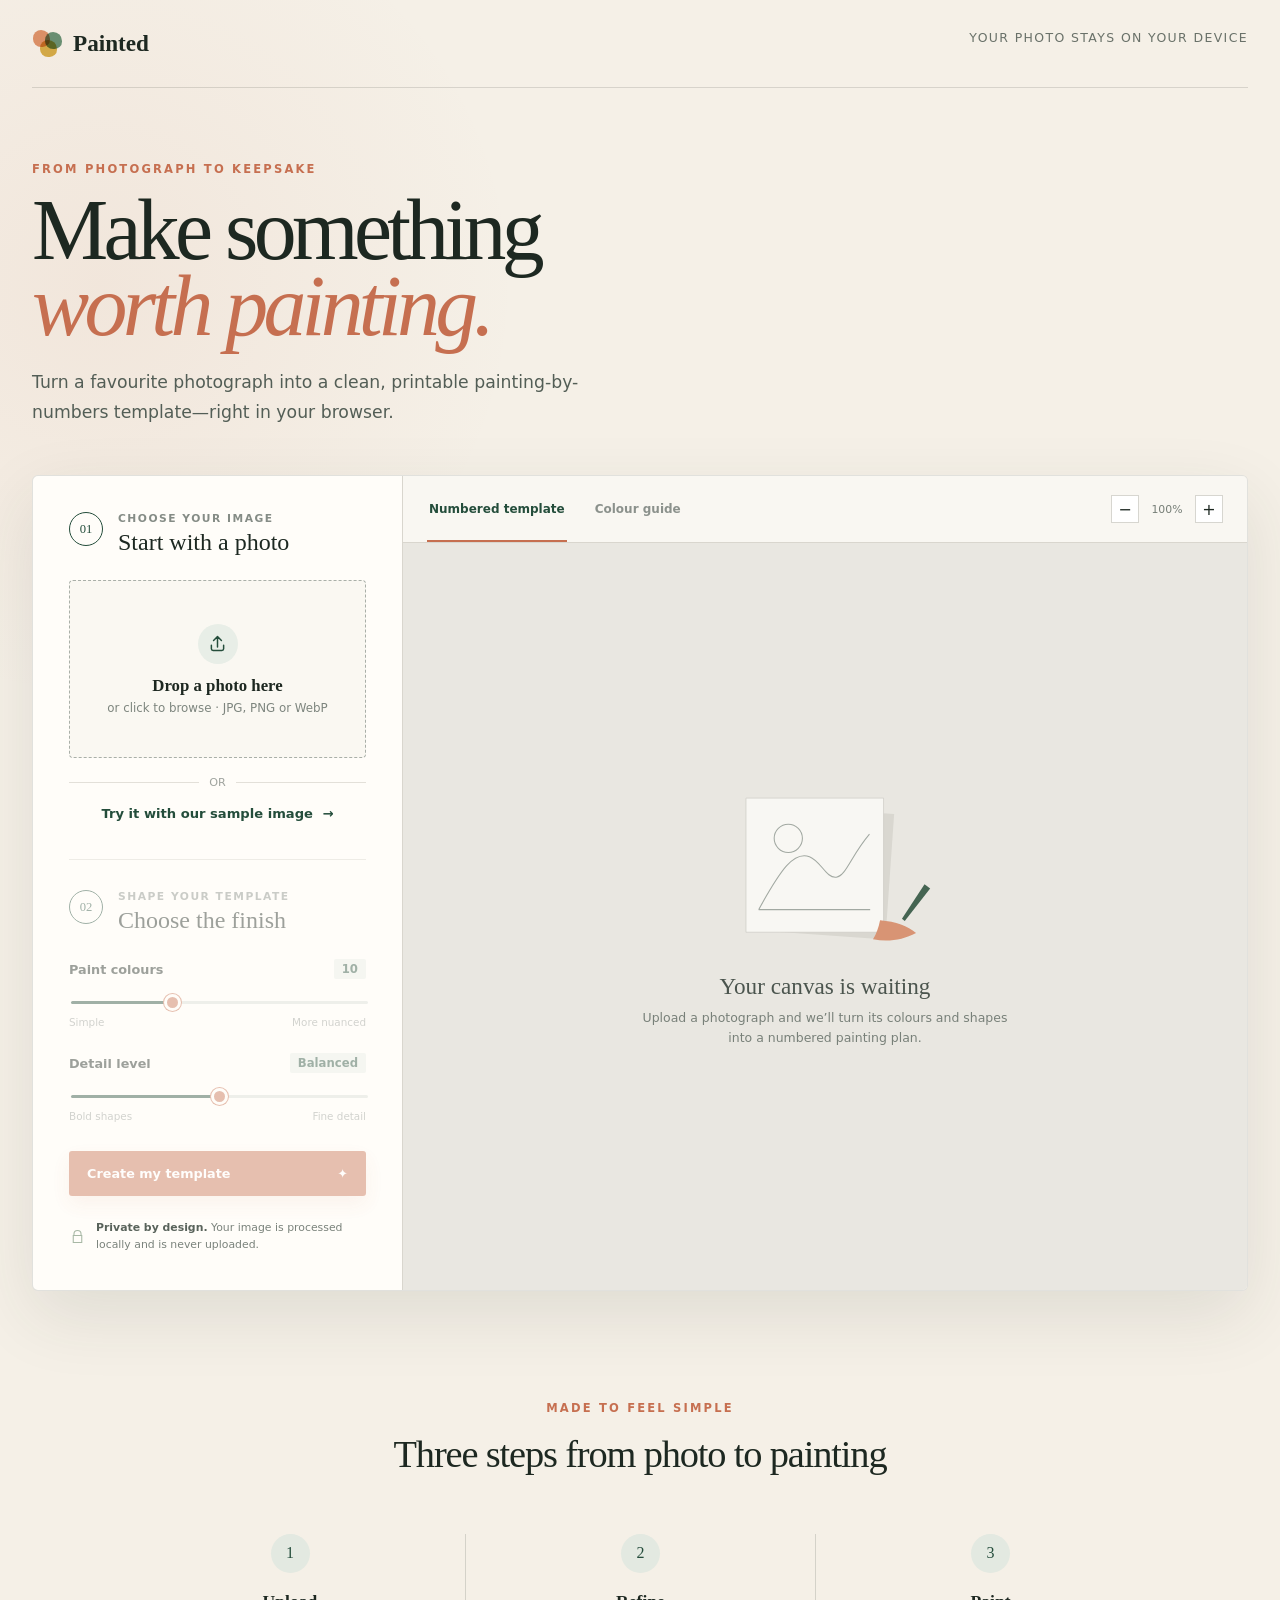
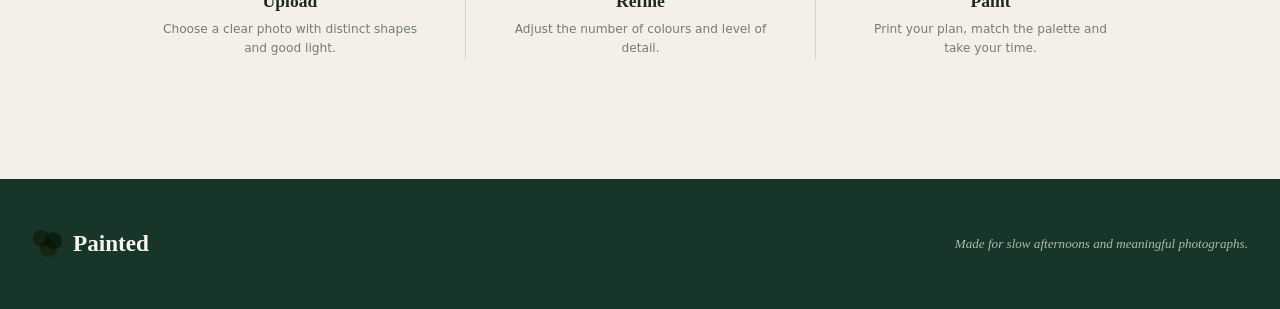
==== index.html @ 857709e5 "Release Painted v0.1.0" ====
<!DOCTYPE html>
<html lang="en">
  <head>
    <meta charset="UTF-8">
    <meta name="viewport" content="width=device-width, initial-scale=1.0">
    <meta
      name="description"
      content="Turn a favourite photograph into a printable painting-by-numbers template in your browser."
    >
    <meta name="theme-color" content="#f4efe5">
    <title>Painted — Make your own painting by numbers</title>
    <link rel="stylesheet" href="styles.css">
  </head>
  <body>
    <header class="site-header">
      <a class="brand" href="#" aria-label="Painted home">
        <span class="brand-mark" aria-hidden="true">
          <span></span><span></span><span></span>
        </span>
        <span>Painted</span>
      </a>
      <p class="header-note">Your photo stays on your device</p>
    </header>

    <main>
      <section class="intro" aria-labelledby="page-title">
        <p class="eyebrow">From photograph to keepsake</p>
        <h1 id="page-title">Make something<br><em>worth painting.</em></h1>
        <p class="intro-copy">
          Turn a favourite photograph into a clean, printable painting-by-numbers
          template—right in your browser.
        </p>
      </section>

      <section class="studio" aria-label="Painting by numbers studio">
        <aside class="controls-panel">
          <div class="step-heading">
            <span class="step-number">01</span>
            <div>
              <p class="step-kicker">Choose your image</p>
              <h2>Start with a photo</h2>
            </div>
          </div>

          <label class="drop-zone" id="drop-zone">
            <input id="file-input" type="file" accept="image/jpeg,image/png,image/webp">
            <span class="upload-icon" aria-hidden="true">
              <svg viewBox="0 0 24 24" role="img">
                <path d="M12 16V4m0 0L7.5 8.5M12 4l4.5 4.5M5 14v4a2 2 0 0 0 2 2h10a2 2 0 0 0 2-2v-4" />
              </svg>
            </span>
            <strong>Drop a photo here</strong>
            <span>or click to browse · JPG, PNG or WebP</span>
          </label>

          <div class="or-row"><span>or</span></div>
          <button class="text-button" id="sample-button" type="button">
            Try it with our sample image <span aria-hidden="true">→</span>
          </button>

          <div class="settings" id="settings" aria-disabled="true">
            <div class="step-heading settings-heading">
              <span class="step-number">02</span>
              <div>
                <p class="step-kicker">Shape your template</p>
                <h2>Choose the finish</h2>
              </div>
            </div>

            <div class="setting-row">
              <label for="colour-count">Paint colours</label>
              <output id="colour-output" for="colour-count">10</output>
            </div>
            <input id="colour-count" type="range" min="6" max="18" value="10" disabled>
            <div class="range-labels"><span>Simple</span><span>More nuanced</span></div>

            <div class="setting-row setting-row-spaced">
              <label for="detail-level">Detail level</label>
              <output id="detail-output" for="detail-level">Balanced</output>
            </div>
            <input id="detail-level" type="range" min="56" max="140" step="14" value="98" disabled>
            <div class="range-labels"><span>Bold shapes</span><span>Fine detail</span></div>

            <button class="primary-button" id="create-button" type="button" disabled>
              <span>Create my template</span>
              <span aria-hidden="true">✦</span>
            </button>
          </div>

          <div class="privacy-note">
            <svg viewBox="0 0 24 24" aria-hidden="true">
              <path d="M7 10V8a5 5 0 0 1 10 0v2m-11 0h12v10H6V10Z" />
            </svg>
            <p><strong>Private by design.</strong> Your image is processed locally and is never uploaded.</p>
          </div>
        </aside>

        <section class="canvas-panel" aria-live="polite">
          <div class="canvas-toolbar">
            <div class="view-tabs" role="tablist" aria-label="Template view">
              <button class="view-tab is-active" id="template-tab" type="button" role="tab" aria-selected="true" disabled>
                Numbered template
              </button>
              <button class="view-tab" id="colour-tab" type="button" role="tab" aria-selected="false" disabled>
                Colour guide
              </button>
            </div>
            <div class="zoom-controls" role="group" aria-label="Preview zoom">
              <button id="zoom-out" type="button" aria-label="Zoom out" disabled>−</button>
              <output id="zoom-output">100%</output>
              <button id="zoom-in" type="button" aria-label="Zoom in" disabled>+</button>
            </div>
          </div>

          <div class="canvas-stage" id="canvas-stage">
            <div class="empty-state" id="empty-state">
              <div class="empty-art" aria-hidden="true">
                <svg viewBox="0 0 340 250">
                  <path class="paper-back" d="M81 36h181v178H81z" />
                  <path class="paper-front" d="M58 20h195v190H58z" />
                  <path class="drawing" d="M76 178c32-58 50-83 72-75 16 6 24 31 38 29 14-2 20-29 47-61m-157 107h158M98 77c0-11 9-20 20-20s20 9 20 20-9 20-20 20-20-9-20-20Z" />
                  <path class="paint-stroke" d="M248 193c23 2 39 8 51 18-19 10-39 13-61 9 5-8 8-17 10-27Z" />
                  <path class="brush" d="m279 191 32-49 8 6-36 46-4-3Z" />
                </svg>
              </div>
              <h2>Your canvas is waiting</h2>
              <p>Upload a photograph and we’ll turn its colours and shapes into a numbered painting plan.</p>
            </div>

            <div class="processing-state" id="processing-state" hidden>
              <div class="spinner" aria-hidden="true"></div>
              <strong>Mixing your palette…</strong>
              <span id="processing-copy">Finding the important colours and shapes</span>
            </div>

            <div class="canvas-scroll" id="canvas-scroll" hidden>
              <canvas id="result-canvas" role="img" aria-label="Generated painting by numbers template"></canvas>
            </div>
          </div>

          <div class="result-footer" id="result-footer" hidden>
            <div class="result-meta">
              <strong id="result-title">Your painting plan</strong>
              <span id="result-stats"></span>
            </div>
            <div class="action-buttons">
              <button class="secondary-button" id="print-button" type="button">Print</button>
              <button class="dark-button" id="download-button" type="button">
                Download PNG
                <svg viewBox="0 0 24 24" aria-hidden="true"><path d="M12 4v11m0 0 4-4m-4 4-4-4M5 19h14" /></svg>
              </button>
            </div>
          </div>
        </section>
      </section>

      <section class="palette-section" id="palette-section" hidden aria-labelledby="palette-title">
        <div>
          <p class="eyebrow">Your colour recipe</p>
          <h2 id="palette-title">Paint palette</h2>
        </div>
        <div class="palette-grid" id="palette-grid"></div>
      </section>

      <section class="how-it-works" aria-labelledby="how-title">
        <p class="eyebrow">Made to feel simple</p>
        <h2 id="how-title">Three steps from photo to painting</h2>
        <ol>
          <li><span>1</span><strong>Upload</strong><p>Choose a clear photo with distinct shapes and good light.</p></li>
          <li><span>2</span><strong>Refine</strong><p>Adjust the number of colours and level of detail.</p></li>
          <li><span>3</span><strong>Paint</strong><p>Print your plan, match the palette and take your time.</p></li>
        </ol>
      </section>
    </main>

    <footer>
      <a class="brand footer-brand" href="#"><span class="brand-mark" aria-hidden="true"><span></span><span></span><span></span></span><span>Painted</span></a>
      <p>Made for slow afternoons and meaningful photographs.</p>
    </footer>

    <script src="app.js"></script>
  </body>
</html>
---- styles.css ----
:root {
  color-scheme: light;
  --ink: #1d2821;
  --muted: #697169;
  --paper: #f5f0e7;
  --card: #fffdf9;
  --forest: #244d3b;
  --forest-dark: #173529;
  --sage: #a8b8a5;
  --terracotta: #c66f50;
  --line: #d9d6ce;
  --shadow: 0 24px 70px rgba(43, 52, 45, 0.11);
}

* { box-sizing: border-box; }

html { scroll-behavior: smooth; }

body {
  margin: 0;
  min-width: 320px;
  background:
    radial-gradient(circle at 8% 15%, rgba(198, 111, 80, 0.08), transparent 26rem),
    var(--paper);
  color: var(--ink);
  font-family: Inter, ui-sans-serif, system-ui, -apple-system, BlinkMacSystemFont, "Segoe UI", sans-serif;
  -webkit-font-smoothing: antialiased;
}

button, input { font: inherit; }
button { color: inherit; }

.site-header {
  width: min(1420px, calc(100% - 64px));
  margin: 0 auto;
  padding: 30px 0;
  display: flex;
  align-items: center;
  justify-content: space-between;
  border-bottom: 1px solid rgba(29, 40, 33, 0.14);
}

.brand {
  display: inline-flex;
  align-items: center;
  gap: 10px;
  color: var(--ink);
  font-family: Georgia, "Times New Roman", serif;
  font-size: 1.45rem;
  font-weight: 700;
  text-decoration: none;
}

.brand-mark { position: relative; width: 31px; height: 27px; display: inline-block; }
.brand-mark span { position: absolute; width: 17px; height: 17px; border-radius: 50% 55% 45% 50%; mix-blend-mode: multiply; }
.brand-mark span:nth-child(1) { background: #e59b73; left: 1px; top: 0; }
.brand-mark span:nth-child(2) { background: #6e9a80; right: 1px; top: 2px; }
.brand-mark span:nth-child(3) { background: #ddb64f; left: 8px; bottom: 0; }

.header-note {
  color: var(--muted);
  font-size: 0.78rem;
  letter-spacing: 0.11em;
  text-transform: uppercase;
}

main { width: min(1420px, calc(100% - 64px)); margin: 0 auto; }

.intro { padding: 74px 0 48px; max-width: 900px; }
.eyebrow {
  margin: 0 0 17px;
  color: var(--terracotta);
  font-size: 0.72rem;
  font-weight: 800;
  letter-spacing: 0.19em;
  text-transform: uppercase;
}

h1, h2, p { margin-top: 0; }
h1 {
  margin-bottom: 24px;
  font-family: Georgia, "Times New Roman", serif;
  font-size: clamp(3.6rem, 6.7vw, 7.6rem);
  line-height: 0.88;
  letter-spacing: -0.055em;
  font-weight: 500;
}

h1 em { color: var(--terracotta); font-weight: 400; }
.intro-copy { max-width: 600px; margin: 0; color: #535e56; font-size: 1.08rem; line-height: 1.7; }

.studio {
  display: grid;
  grid-template-columns: minmax(300px, 370px) minmax(0, 1fr);
  min-height: 690px;
  overflow: hidden;
  background: var(--card);
  border: 1px solid rgba(29, 40, 33, 0.13);
  border-radius: 6px;
  box-shadow: var(--shadow);
}

.controls-panel { padding: 36px; border-right: 1px solid var(--line); }
.step-heading { display: flex; align-items: flex-start; gap: 15px; margin-bottom: 24px; }
.step-number {
  width: 34px; height: 34px; flex: 0 0 34px;
  display: grid; place-items: center;
  border: 1px solid var(--forest);
  border-radius: 50%;
  color: var(--forest);
  font-family: Georgia, serif;
  font-size: 0.79rem;
}
.step-kicker { margin: 0 0 4px; color: #858c86; font-size: 0.67rem; font-weight: 800; letter-spacing: 0.14em; text-transform: uppercase; }
.step-heading h2 { margin: 0; font-family: Georgia, serif; font-size: 1.5rem; font-weight: 500; }

.drop-zone {
  min-height: 178px;
  padding: 28px 20px;
  display: flex;
  flex-direction: column;
  align-items: center;
  justify-content: center;
  border: 1.5px dashed #a9afa8;
  border-radius: 4px;
  background: #faf8f2;
  text-align: center;
  cursor: pointer;
  transition: 160ms ease;
}
.drop-zone:hover, .drop-zone.is-dragging { border-color: var(--terracotta); background: #fff8f3; transform: translateY(-2px); }
.drop-zone.has-image { border-style: solid; border-color: #809483; background: #f3f7f1; }
.drop-zone input { position: absolute; width: 1px; height: 1px; opacity: 0; }
.upload-icon { width: 40px; height: 40px; margin-bottom: 12px; display: grid; place-items: center; border-radius: 50%; background: #e8eee7; color: var(--forest); }
.upload-icon svg { width: 21px; fill: none; stroke: currentColor; stroke-width: 1.7; stroke-linecap: round; stroke-linejoin: round; }
.drop-zone strong { margin-bottom: 5px; font-family: Georgia, serif; font-size: 1.05rem; }
.drop-zone > span:last-child { color: #7d857e; font-size: 0.74rem; }

.or-row { display: flex; align-items: center; gap: 10px; margin: 18px 0 13px; color: #a0a49f; font-size: 0.7rem; text-transform: uppercase; }
.or-row::before, .or-row::after { content: ""; flex: 1; height: 1px; background: #e3e0d9; }
.text-button { width: 100%; padding: 4px; border: 0; background: transparent; color: var(--forest); font-size: 0.82rem; font-weight: 700; cursor: pointer; }
.text-button span { display: inline-block; margin-left: 5px; transition: transform 150ms ease; }
.text-button:hover span { transform: translateX(4px); }

.settings { margin-top: 34px; padding-top: 30px; border-top: 1px solid var(--line); transition: opacity 180ms ease; }
.settings[aria-disabled="true"] { opacity: 0.43; }
.settings-heading { margin-bottom: 25px; }
.setting-row { display: flex; justify-content: space-between; align-items: center; margin-bottom: 10px; }
.setting-row label { font-size: 0.8rem; font-weight: 750; }
.setting-row output { min-width: 30px; padding: 3px 8px; border-radius: 2px; background: #e8eee7; color: var(--forest); text-align: center; font-size: 0.73rem; font-weight: 800; }
.setting-row-spaced { margin-top: 25px; }

input[type="range"] { width: 100%; height: 3px; appearance: none; border-radius: 5px; background: linear-gradient(to right, var(--forest) var(--range-fill, 33%), #d9ddd8 var(--range-fill, 33%)); outline: none; }
input[type="range"]::-webkit-slider-thumb { width: 17px; height: 17px; appearance: none; border: 3px solid var(--card); border-radius: 50%; background: var(--terracotta); box-shadow: 0 0 0 1px var(--terracotta); cursor: pointer; }
input[type="range"]::-moz-range-thumb { width: 12px; height: 12px; border: 3px solid var(--card); border-radius: 50%; background: var(--terracotta); box-shadow: 0 0 0 1px var(--terracotta); cursor: pointer; }
.range-labels { display: flex; justify-content: space-between; margin-top: 8px; color: #969b96; font-size: 0.65rem; }

.primary-button, .dark-button, .secondary-button {
  border-radius: 3px;
  cursor: pointer;
  transition: transform 150ms ease, background 150ms ease, box-shadow 150ms ease;
}
.primary-button {
  width: 100%; margin-top: 29px; padding: 15px 18px;
  display: flex; justify-content: space-between;
  border: 0; background: var(--terracotta); color: #fff;
  font-weight: 800; font-size: 0.8rem;
  box-shadow: 0 8px 20px rgba(198,111,80,.18);
}
.primary-button:hover:not(:disabled) { background: #b86043; transform: translateY(-1px); box-shadow: 0 11px 24px rgba(198,111,80,.25); }
button:disabled { cursor: not-allowed; }
.privacy-note { display: flex; gap: 10px; margin-top: 24px; color: #7a827b; font-size: 0.68rem; line-height: 1.55; }
.privacy-note svg { flex: 0 0 17px; width: 17px; fill: none; stroke: var(--sage); stroke-width: 1.5; }
.privacy-note p { margin: 0; }
.privacy-note strong { color: #59635b; }

.canvas-panel { min-width: 0; display: grid; grid-template-rows: auto 1fr auto; background: #efede7; }
.canvas-toolbar { height: 67px; padding: 0 24px; display: flex; align-items: center; justify-content: space-between; border-bottom: 1px solid var(--line); background: #f9f7f2; }
.view-tabs { display: flex; align-self: stretch; gap: 26px; }
.view-tab { position: relative; padding: 0 2px; border: 0; background: transparent; color: #8b918c; font-size: 0.75rem; font-weight: 750; cursor: pointer; }
.view-tab.is-active { color: var(--forest); }
.view-tab.is-active::after { content: ""; position: absolute; left: 0; right: 0; bottom: 0; height: 2px; background: var(--terracotta); }
.zoom-controls { display: flex; align-items: center; gap: 4px; }
.zoom-controls button { width: 28px; height: 28px; border: 1px solid #d7d6d0; background: #fff; cursor: pointer; }
.zoom-controls output { width: 48px; color: #767e77; text-align: center; font-size: 0.68rem; }

.canvas-stage { position: relative; min-height: 555px; display: grid; place-items: center; overflow: hidden; background-color: #e9e7e1; background-image: radial-gradient(#c9c8c2 0.7px, transparent 0.7px); background-size: 14px 14px; }
.empty-state { width: min(450px, 80%); text-align: center; color: #788079; }
.empty-art { width: 240px; margin: 0 auto 8px; opacity: 0.9; }
.empty-art svg { width: 100%; overflow: visible; }
.paper-back { fill: #d8d6cf; transform: rotate(4deg); transform-origin: center; }
.paper-front { fill: #faf9f5; stroke: #c8c7c0; }
.drawing { fill: none; stroke: #9ba39c; stroke-width: 1.5; }
.paint-stroke { fill: #d78c69; }
.brush { fill: #345743; }
.empty-state h2 { margin-bottom: 8px; color: #4b554e; font-family: Georgia, serif; font-size: 1.45rem; font-weight: 500; }
.empty-state p { max-width: 390px; margin: 0 auto; font-size: 0.78rem; line-height: 1.65; }

.processing-state { position: absolute; z-index: 3; display: flex; flex-direction: column; align-items: center; color: #566058; }
.processing-state[hidden] { display: none; }
.processing-state strong { margin: 16px 0 7px; font-family: Georgia, serif; font-size: 1.25rem; }
.processing-state span { color: #858c86; font-size: 0.75rem; }
.spinner { width: 42px; height: 42px; border: 2px solid rgba(36,77,59,.18); border-top-color: var(--terracotta); border-radius: 50%; animation: spin 800ms linear infinite; }
@keyframes spin { to { transform: rotate(360deg); } }

.canvas-scroll { width: 100%; height: 100%; padding: 42px; overflow: auto; display: flex; align-items: center; justify-content: center; }
.canvas-scroll[hidden] { display: none; }
#result-canvas { max-width: none; background: #fff; box-shadow: 0 14px 42px rgba(31,40,34,.16); transform-origin: center; transition: width 180ms ease; }

.result-footer { min-height: 80px; padding: 14px 24px; display: flex; align-items: center; justify-content: space-between; gap: 20px; border-top: 1px solid var(--line); background: #fffdfa; }
.result-footer[hidden] { display: none; }
.result-meta { display: flex; flex-direction: column; gap: 3px; }
.result-meta strong { font-family: Georgia, serif; font-size: 0.93rem; font-weight: 500; }
.result-meta span { color: #8a918b; font-size: 0.65rem; }
.action-buttons { display: flex; gap: 8px; }
.secondary-button, .dark-button { padding: 10px 15px; font-size: 0.72rem; font-weight: 800; }
.secondary-button { border: 1px solid #cfd2cd; background: #fff; }
.dark-button { display: flex; align-items: center; gap: 9px; border: 1px solid var(--forest); background: var(--forest); color: #fff; }
.dark-button svg { width: 14px; fill: none; stroke: currentColor; stroke-width: 1.7; stroke-linecap: round; stroke-linejoin: round; }
.secondary-button:hover, .dark-button:hover { transform: translateY(-1px); }

.palette-section { margin: 34px 0 0; padding: 36px; display: grid; grid-template-columns: 230px 1fr; gap: 34px; background: #fffdfa; border: 1px solid rgba(29, 40, 33, 0.13); border-radius: 5px; }
.palette-section[hidden] { display: none; }
.palette-section h2, .how-it-works h2 { margin: 0; font-family: Georgia, serif; font-size: clamp(2rem, 3vw, 3rem); font-weight: 500; letter-spacing: -0.03em; }
.palette-grid { display: grid; grid-template-columns: repeat(5, minmax(100px, 1fr)); gap: 10px; }
.swatch-card { min-width: 0; padding: 9px; display: grid; grid-template-columns: 42px 1fr; align-items: center; gap: 9px; border: 1px solid #e3e0d8; border-radius: 3px; }
.swatch-colour { width: 42px; height: 42px; display: grid; place-items: center; border-radius: 2px; color: white; font-family: Georgia, serif; font-size: 0.8rem; text-shadow: 0 1px 3px rgba(0,0,0,.35); }
.swatch-details { min-width: 0; display: flex; flex-direction: column; gap: 3px; }
.swatch-details strong { font-size: 0.67rem; }
.swatch-details code { overflow: hidden; color: #8a908b; font-family: ui-monospace, SFMono-Regular, Menlo, monospace; font-size: 0.6rem; text-overflow: ellipsis; }

.how-it-works { padding: 110px 0 120px; text-align: center; }
.how-it-works > h2 { max-width: 660px; margin: 0 auto 58px; }
.how-it-works ol { max-width: 1050px; margin: 0 auto; padding: 0; display: grid; grid-template-columns: repeat(3, 1fr); list-style: none; }
.how-it-works li { position: relative; padding: 0 45px; display: flex; flex-direction: column; align-items: center; }
.how-it-works li + li { border-left: 1px solid rgba(29,40,33,.15); }
.how-it-works li > span { width: 39px; height: 39px; margin-bottom: 18px; display: grid; place-items: center; border-radius: 50%; background: #e3e9e1; color: var(--forest); font-family: Georgia, serif; }
.how-it-works li strong { margin-bottom: 8px; font-family: Georgia, serif; font-size: 1.1rem; }
.how-it-works li p { margin: 0; color: #747c75; font-size: 0.76rem; line-height: 1.6; }

footer { min-height: 130px; padding: 36px max(32px, calc((100% - 1420px) / 2)); display: flex; align-items: center; justify-content: space-between; background: var(--forest-dark); color: #e9eee9; }
.footer-brand { color: #f7f5ee; }
footer p { margin: 0; color: #aebbb1; font-family: Georgia, serif; font-size: 0.82rem; font-style: italic; }

:focus-visible { outline: 3px solid rgba(198,111,80,.36); outline-offset: 3px; }

@media (max-width: 1050px) {
  .studio { grid-template-columns: 330px minmax(0, 1fr); }
  .controls-panel { padding: 28px; }
  .palette-section { grid-template-columns: 1fr; }
  .palette-grid { grid-template-columns: repeat(4, 1fr); }
}

@media (max-width: 800px) {
  .site-header, main { width: min(100% - 32px, 680px); }
  .site-header { padding: 22px 0; }
  .header-note { display: none; }
  .intro { padding: 52px 0 34px; }
  h1 { font-size: clamp(3.2rem, 15vw, 5.2rem); }
  .studio { display: block; }
  .controls-panel { border-right: 0; border-bottom: 1px solid var(--line); }
  .canvas-stage { min-height: 480px; }
  .palette-grid { grid-template-columns: repeat(2, 1fr); }
  .how-it-works ol { gap: 32px; grid-template-columns: 1fr; }
  .how-it-works li + li { border-left: 0; }
  footer { gap: 20px; flex-direction: column; text-align: center; }
}

@media (max-width: 520px) {
  .controls-panel { padding: 24px 20px; }
  .canvas-toolbar { padding: 0 14px; }
  .view-tabs { gap: 15px; }
  .view-tab { font-size: 0.68rem; }
  .zoom-controls { display: none; }
  .canvas-scroll { padding: 20px; }
  .result-footer { align-items: flex-start; flex-direction: column; }
  .action-buttons { width: 100%; }
  .action-buttons button { flex: 1; justify-content: center; }
  .palette-section { padding: 26px 20px; }
  .palette-grid { grid-template-columns: 1fr; }
  .how-it-works { padding: 80px 0; }
}

@media print {
  body { background: #fff; }
  body > *:not(main), .intro, .controls-panel, .canvas-toolbar, .result-footer, .palette-section, .how-it-works { display: none !important; }
  main, .studio, .canvas-panel, .canvas-stage, .canvas-scroll { width: 100%; height: auto; min-height: 0; margin: 0; padding: 0; display: block; border: 0; box-shadow: none; background: #fff; overflow: visible; }
  #result-canvas { width: 100% !important; max-height: 96vh; object-fit: contain; box-shadow: none; }
}
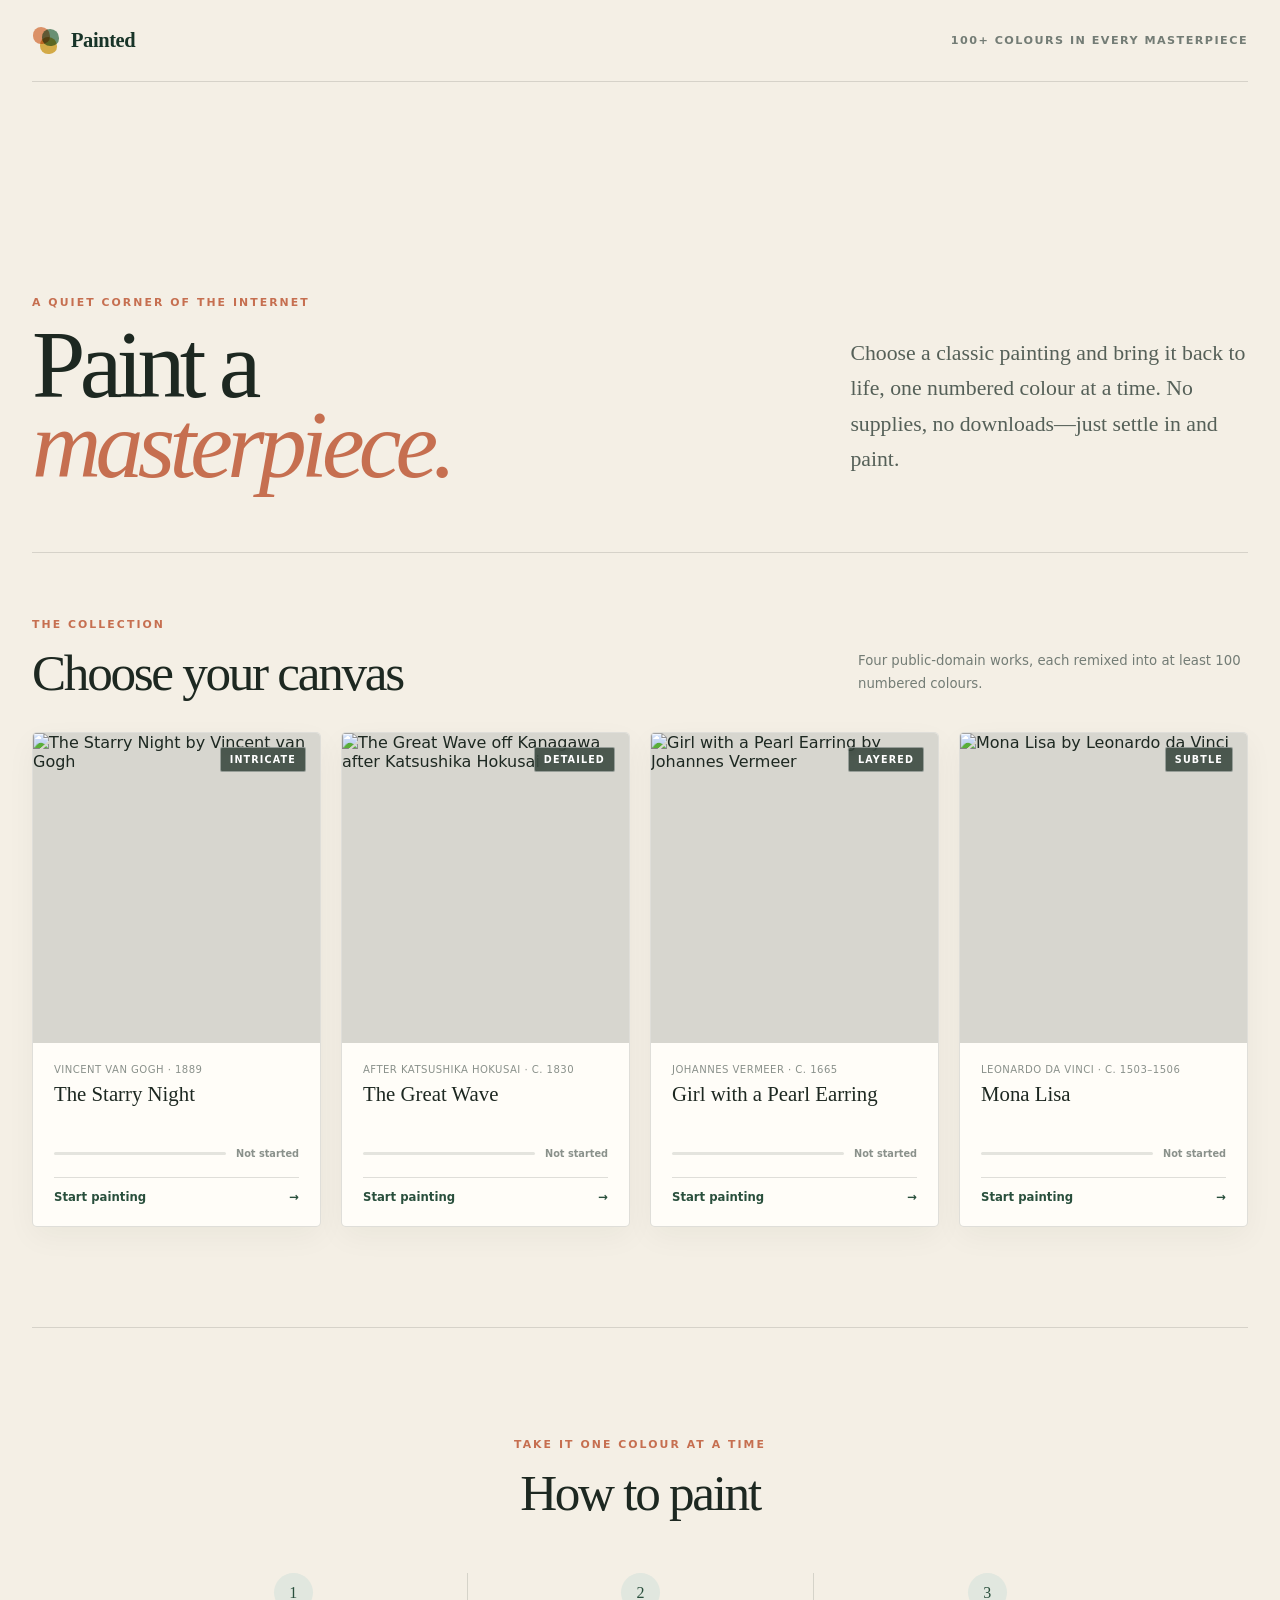
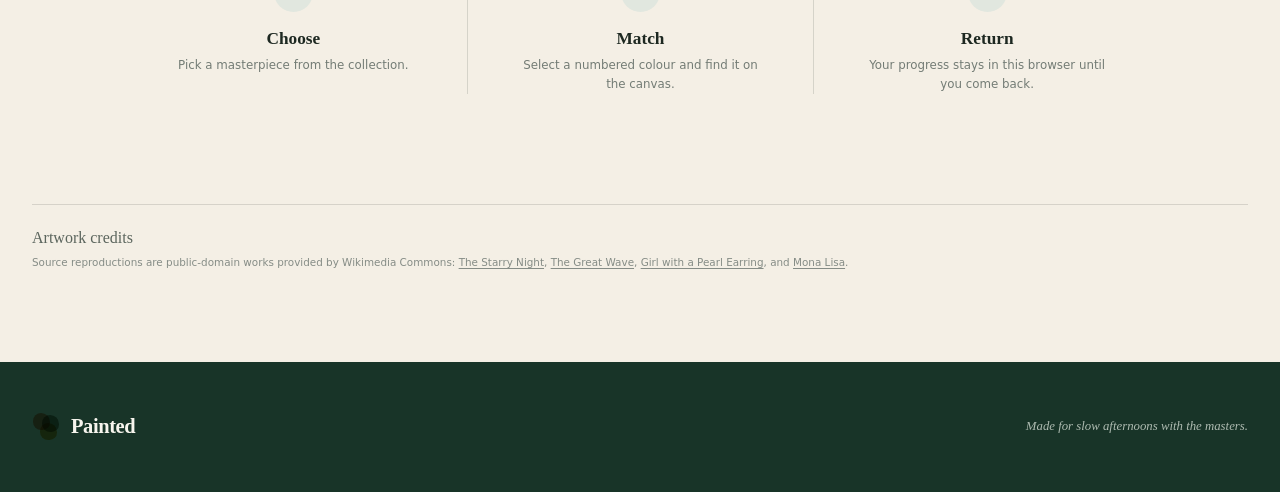
==== commit 934ca378: "Release Painted v0.2.0 interactive classics gallery" ====
--- a/index.html
+++ b/index.html
@@ -5,177 +5,225 @@
     <meta name="viewport" content="width=device-width, initial-scale=1.0">
     <meta
       name="description"
-      content="Turn a favourite photograph into a printable painting-by-numbers template in your browser."
+      content="Paint classic masterpieces online, one numbered colour at a time."
     >
     <meta name="theme-color" content="#f4efe5">
-    <title>Painted — Make your own painting by numbers</title>
+    <title>Painted — Classic paintings, colour by colour</title>
     <link rel="stylesheet" href="styles.css">
   </head>
   <body>
     <header class="site-header">
-      <a class="brand" href="#" aria-label="Painted home">
+      <a class="brand" href="#top" aria-label="Painted home">
         <span class="brand-mark" aria-hidden="true">
           <span></span><span></span><span></span>
         </span>
         <span>Painted</span>
       </a>
-      <p class="header-note">Your photo stays on your device</p>
+      <p class="header-note">100+ colours in every masterpiece</p>
     </header>
 
-    <main>
-      <section class="intro" aria-labelledby="page-title">
-        <p class="eyebrow">From photograph to keepsake</p>
-        <h1 id="page-title">Make something<br><em>worth painting.</em></h1>
-        <p class="intro-copy">
-          Turn a favourite photograph into a clean, printable painting-by-numbers
-          template—right in your browser.
+    <main id="top">
+      <section class="hero" aria-labelledby="page-title">
+        <div>
+          <p class="eyebrow">A quiet corner of the internet</p>
+          <h1 id="page-title">Paint a<br><em>masterpiece.</em></h1>
+        </div>
+        <p class="hero-copy">
+          Choose a classic painting and bring it back to life, one numbered
+          colour at a time. No supplies, no downloads—just settle in and paint.
         </p>
       </section>
 
-      <section class="studio" aria-label="Painting by numbers studio">
-        <aside class="controls-panel">
-          <div class="step-heading">
-            <span class="step-number">01</span>
-            <div>
-              <p class="step-kicker">Choose your image</p>
-              <h2>Start with a photo</h2>
-            </div>
+      <section class="gallery-section" id="gallery" aria-labelledby="gallery-title">
+        <div class="section-heading">
+          <div>
+            <p class="eyebrow">The collection</p>
+            <h2 id="gallery-title">Choose your canvas</h2>
           </div>
-
-          <label class="drop-zone" id="drop-zone">
-            <input id="file-input" type="file" accept="image/jpeg,image/png,image/webp">
-            <span class="upload-icon" aria-hidden="true">
-              <svg viewBox="0 0 24 24" role="img">
-                <path d="M12 16V4m0 0L7.5 8.5M12 4l4.5 4.5M5 14v4a2 2 0 0 0 2 2h10a2 2 0 0 0 2-2v-4" />
-              </svg>
-            </span>
-            <strong>Drop a photo here</strong>
-            <span>or click to browse · JPG, PNG or WebP</span>
-          </label>
-
-          <div class="or-row"><span>or</span></div>
-          <button class="text-button" id="sample-button" type="button">
-            Try it with our sample image <span aria-hidden="true">→</span>
-          </button>
-
-          <div class="settings" id="settings" aria-disabled="true">
-            <div class="step-heading settings-heading">
-              <span class="step-number">02</span>
+          <p>Four public-domain works, each remixed into at least 100 numbered colours.</p>
+        </div>
+
+        <div class="painting-grid" id="painting-grid">
+          <article class="painting-card" data-painting="starry-night">
+            <div class="painting-image-wrap">
+              <img
+                src="https://upload.wikimedia.org/wikipedia/commons/thumb/e/ea/Van_Gogh_-_Starry_Night_-_Google_Art_Project.jpg/960px-Van_Gogh_-_Starry_Night_-_Google_Art_Project.jpg"
+                alt="The Starry Night by Vincent van Gogh"
+              >
+              <span class="difficulty">Intricate</span>
+            </div>
+            <div class="painting-card-copy">
+              <p>Vincent van Gogh · 1889</p>
+              <h3>The Starry Night</h3>
+              <div class="card-progress" aria-label="No progress yet">
+                <span><i></i></span><strong>Not started</strong>
+              </div>
+              <button class="start-button" type="button" data-start="starry-night">
+                Start painting <span aria-hidden="true">→</span>
+              </button>
+            </div>
+          </article>
+
+          <article class="painting-card" data-painting="great-wave">
+            <div class="painting-image-wrap">
+              <img
+                src="https://upload.wikimedia.org/wikipedia/commons/thumb/0/0a/The_Great_Wave_off_Kanagawa.jpg/960px-The_Great_Wave_off_Kanagawa.jpg"
+                alt="The Great Wave off Kanagawa after Katsushika Hokusai"
+              >
+              <span class="difficulty">Detailed</span>
+            </div>
+            <div class="painting-card-copy">
+              <p>After Katsushika Hokusai · c. 1830</p>
+              <h3>The Great Wave</h3>
+              <div class="card-progress" aria-label="No progress yet">
+                <span><i></i></span><strong>Not started</strong>
+              </div>
+              <button class="start-button" type="button" data-start="great-wave">
+                Start painting <span aria-hidden="true">→</span>
+              </button>
+            </div>
+          </article>
+
+          <article class="painting-card" data-painting="pearl-earring">
+            <div class="painting-image-wrap portrait">
+              <img
+                src="https://upload.wikimedia.org/wikipedia/commons/thumb/c/ce/Girl_with_a_Pearl_Earring.jpg/960px-Girl_with_a_Pearl_Earring.jpg"
+                alt="Girl with a Pearl Earring by Johannes Vermeer"
+              >
+              <span class="difficulty">Layered</span>
+            </div>
+            <div class="painting-card-copy">
+              <p>Johannes Vermeer · c. 1665</p>
+              <h3>Girl with a Pearl Earring</h3>
+              <div class="card-progress" aria-label="No progress yet">
+                <span><i></i></span><strong>Not started</strong>
+              </div>
+              <button class="start-button" type="button" data-start="pearl-earring">
+                Start painting <span aria-hidden="true">→</span>
+              </button>
+            </div>
+          </article>
+
+          <article class="painting-card" data-painting="mona-lisa">
+            <div class="painting-image-wrap portrait">
+              <img
+                src="https://upload.wikimedia.org/wikipedia/commons/thumb/e/ec/Mona_Lisa%2C_by_Leonardo_da_Vinci%2C_from_C2RMF_retouched.jpg/960px-Mona_Lisa%2C_by_Leonardo_da_Vinci%2C_from_C2RMF_retouched.jpg"
+                alt="Mona Lisa by Leonardo da Vinci"
+              >
+              <span class="difficulty">Subtle</span>
+            </div>
+            <div class="painting-card-copy">
+              <p>Leonardo da Vinci · c. 1503–1506</p>
+              <h3>Mona Lisa</h3>
+              <div class="card-progress" aria-label="No progress yet">
+                <span><i></i></span><strong>Not started</strong>
+              </div>
+              <button class="start-button" type="button" data-start="mona-lisa">
+                Start painting <span aria-hidden="true">→</span>
+              </button>
+            </div>
+          </article>
+        </div>
+      </section>
+
+      <section class="studio-section" id="studio" hidden aria-labelledby="studio-title">
+        <div class="studio-heading">
+          <button class="back-button" id="back-button" type="button">← Back to collection</button>
+          <div>
+            <p class="eyebrow" id="studio-artist">Vincent van Gogh · 1889</p>
+            <h2 id="studio-title">The Starry Night</h2>
+          </div>
+          <div class="progress-summary">
+            <strong id="progress-count">0 / 120 colours</strong>
+            <div class="progress-track" aria-hidden="true"><span id="progress-fill"></span></div>
+            <small id="progress-percent">0% complete</small>
+          </div>
+        </div>
+
+        <div class="studio-shell">
+          <section class="canvas-panel" aria-label="Interactive painting canvas">
+            <div class="canvas-toolbar">
+              <div class="tool-group">
+                <button id="reference-button" type="button" aria-pressed="false">Show original</button>
+                <button id="hint-button" type="button" aria-pressed="false">Highlight number</button>
+              </div>
+              <div class="zoom-controls" role="group" aria-label="Canvas zoom">
+                <button id="zoom-out" type="button" aria-label="Zoom out">−</button>
+                <output id="zoom-output">100%</output>
+                <button id="zoom-in" type="button" aria-label="Zoom in">+</button>
+              </div>
+            </div>
+
+            <div class="canvas-stage" id="canvas-stage">
+              <div class="loading-state" id="loading-state">
+                <div class="spinner" aria-hidden="true"></div>
+                <strong>Preparing your canvas…</strong>
+                <span id="loading-copy">Studying the colours in the original</span>
+              </div>
+              <div class="canvas-scroll" id="canvas-scroll" hidden>
+                <canvas
+                  id="paint-canvas"
+                  tabindex="0"
+                  role="img"
+                  aria-label="Interactive numbered painting. Select a colour and click a matching numbered area."
+                ></canvas>
+              </div>
+            </div>
+
+            <div class="canvas-footer">
+              <p id="paint-status" role="status" aria-live="polite">
+                Select a numbered colour, then click the same number on the canvas.
+              </p>
+              <button class="reset-button" id="reset-button" type="button">Reset painting</button>
+            </div>
+          </section>
+
+          <aside class="palette-panel" aria-labelledby="palette-title">
+            <div class="palette-heading">
               <div>
-                <p class="step-kicker">Shape your template</p>
-                <h2>Choose the finish</h2>
-              </div>
-            </div>
-
-            <div class="setting-row">
-              <label for="colour-count">Paint colours</label>
-              <output id="colour-output" for="colour-count">10</output>
-            </div>
-            <input id="colour-count" type="range" min="6" max="18" value="10" disabled>
-            <div class="range-labels"><span>Simple</span><span>More nuanced</span></div>
-
-            <div class="setting-row setting-row-spaced">
-              <label for="detail-level">Detail level</label>
-              <output id="detail-output" for="detail-level">Balanced</output>
-            </div>
-            <input id="detail-level" type="range" min="56" max="140" step="14" value="98" disabled>
-            <div class="range-labels"><span>Bold shapes</span><span>Fine detail</span></div>
-
-            <button class="primary-button" id="create-button" type="button" disabled>
-              <span>Create my template</span>
-              <span aria-hidden="true">✦</span>
-            </button>
-          </div>
-
-          <div class="privacy-note">
-            <svg viewBox="0 0 24 24" aria-hidden="true">
-              <path d="M7 10V8a5 5 0 0 1 10 0v2m-11 0h12v10H6V10Z" />
-            </svg>
-            <p><strong>Private by design.</strong> Your image is processed locally and is never uploaded.</p>
-          </div>
-        </aside>
-
-        <section class="canvas-panel" aria-live="polite">
-          <div class="canvas-toolbar">
-            <div class="view-tabs" role="tablist" aria-label="Template view">
-              <button class="view-tab is-active" id="template-tab" type="button" role="tab" aria-selected="true" disabled>
-                Numbered template
-              </button>
-              <button class="view-tab" id="colour-tab" type="button" role="tab" aria-selected="false" disabled>
-                Colour guide
-              </button>
-            </div>
-            <div class="zoom-controls" role="group" aria-label="Preview zoom">
-              <button id="zoom-out" type="button" aria-label="Zoom out" disabled>−</button>
-              <output id="zoom-output">100%</output>
-              <button id="zoom-in" type="button" aria-label="Zoom in" disabled>+</button>
-            </div>
-          </div>
-
-          <div class="canvas-stage" id="canvas-stage">
-            <div class="empty-state" id="empty-state">
-              <div class="empty-art" aria-hidden="true">
-                <svg viewBox="0 0 340 250">
-                  <path class="paper-back" d="M81 36h181v178H81z" />
-                  <path class="paper-front" d="M58 20h195v190H58z" />
-                  <path class="drawing" d="M76 178c32-58 50-83 72-75 16 6 24 31 38 29 14-2 20-29 47-61m-157 107h158M98 77c0-11 9-20 20-20s20 9 20 20-9 20-20 20-20-9-20-20Z" />
-                  <path class="paint-stroke" d="M248 193c23 2 39 8 51 18-19 10-39 13-61 9 5-8 8-17 10-27Z" />
-                  <path class="brush" d="m279 191 32-49 8 6-36 46-4-3Z" />
-                </svg>
-              </div>
-              <h2>Your canvas is waiting</h2>
-              <p>Upload a photograph and we’ll turn its colours and shapes into a numbered painting plan.</p>
-            </div>
-
-            <div class="processing-state" id="processing-state" hidden>
-              <div class="spinner" aria-hidden="true"></div>
-              <strong>Mixing your palette…</strong>
-              <span id="processing-copy">Finding the important colours and shapes</span>
-            </div>
-
-            <div class="canvas-scroll" id="canvas-scroll" hidden>
-              <canvas id="result-canvas" role="img" aria-label="Generated painting by numbers template"></canvas>
-            </div>
-          </div>
-
-          <div class="result-footer" id="result-footer" hidden>
-            <div class="result-meta">
-              <strong id="result-title">Your painting plan</strong>
-              <span id="result-stats"></span>
-            </div>
-            <div class="action-buttons">
-              <button class="secondary-button" id="print-button" type="button">Print</button>
-              <button class="dark-button" id="download-button" type="button">
-                Download PNG
-                <svg viewBox="0 0 24 24" aria-hidden="true"><path d="M12 4v11m0 0 4-4m-4 4-4-4M5 19h14" /></svg>
-              </button>
-            </div>
-          </div>
-        </section>
-      </section>
-
-      <section class="palette-section" id="palette-section" hidden aria-labelledby="palette-title">
-        <div>
-          <p class="eyebrow">Your colour recipe</p>
-          <h2 id="palette-title">Paint palette</h2>
-        </div>
-        <div class="palette-grid" id="palette-grid"></div>
+                <p class="eyebrow">Your paintbox</p>
+                <h3 id="palette-title">Choose a colour</h3>
+              </div>
+              <button id="next-button" type="button">Next unfinished</button>
+            </div>
+            <p class="palette-help">The selected colour has a dark ring. Completed colours receive a tick.</p>
+            <div class="selected-colour" id="selected-colour">
+              <span></span>
+              <div><small>Selected</small><strong>Colour 1</strong></div>
+            </div>
+            <div class="palette-grid" id="palette-grid" aria-label="Numbered colour palette"></div>
+          </aside>
+        </div>
       </section>
 
       <section class="how-it-works" aria-labelledby="how-title">
-        <p class="eyebrow">Made to feel simple</p>
-        <h2 id="how-title">Three steps from photo to painting</h2>
+        <p class="eyebrow">Take it one colour at a time</p>
+        <h2 id="how-title">How to paint</h2>
         <ol>
-          <li><span>1</span><strong>Upload</strong><p>Choose a clear photo with distinct shapes and good light.</p></li>
-          <li><span>2</span><strong>Refine</strong><p>Adjust the number of colours and level of detail.</p></li>
-          <li><span>3</span><strong>Paint</strong><p>Print your plan, match the palette and take your time.</p></li>
+          <li><span>1</span><strong>Choose</strong><p>Pick a masterpiece from the collection.</p></li>
+          <li><span>2</span><strong>Match</strong><p>Select a numbered colour and find it on the canvas.</p></li>
+          <li><span>3</span><strong>Return</strong><p>Your progress stays in this browser until you come back.</p></li>
         </ol>
       </section>
+
+      <section class="credits" aria-labelledby="credits-title">
+        <h2 id="credits-title">Artwork credits</h2>
+        <p>
+          Source reproductions are public-domain works provided by Wikimedia Commons:
+          <a href="https://commons.wikimedia.org/wiki/File:Van_Gogh_-_Starry_Night_-_Google_Art_Project.jpg">The Starry Night</a>,
+          <a href="https://commons.wikimedia.org/wiki/File:The_Great_Wave_off_Kanagawa.jpg">The Great Wave</a>,
+          <a href="https://commons.wikimedia.org/wiki/File:Girl_with_a_Pearl_Earring.jpg">Girl with a Pearl Earring</a>, and
+          <a href="https://commons.wikimedia.org/wiki/File:Mona_Lisa,_by_Leonardo_da_Vinci,_from_C2RMF_retouched.jpg">Mona Lisa</a>.
+        </p>
+      </section>
     </main>
 
     <footer>
-      <a class="brand footer-brand" href="#"><span class="brand-mark" aria-hidden="true"><span></span><span></span><span></span></span><span>Painted</span></a>
-      <p>Made for slow afternoons and meaningful photographs.</p>
+      <a class="brand footer-brand" href="#top">
+        <span class="brand-mark" aria-hidden="true"><span></span><span></span><span></span></span>
+        <span>Painted</span>
+      </a>
+      <p>Made for slow afternoons with the masters.</p>
     </footer>
 
     <script src="app.js"></script>
--- a/styles.css
+++ b/styles.css
@@ -1,15 +1,14 @@
 :root {
-  color-scheme: light;
+  --paper: #f4efe5;
+  --card: #fffdf8;
   --ink: #1d2821;
-  --muted: #697169;
-  --paper: #f5f0e7;
-  --card: #fffdf9;
-  --forest: #244d3b;
-  --forest-dark: #173529;
-  --sage: #a8b8a5;
+  --forest: #294f3c;
+  --forest-dark: #183428;
   --terracotta: #c66f50;
-  --line: #d9d6ce;
-  --shadow: 0 24px 70px rgba(43, 52, 45, 0.11);
+  --sage: #78917d;
+  --muted: #737c75;
+  --line: rgba(29, 40, 33, 0.14);
+  --shadow: 0 24px 62px rgba(33, 43, 36, 0.1);
 }
 
 * { box-sizing: border-box; }
@@ -18,10 +17,7 @@
 
 body {
   margin: 0;
-  min-width: 320px;
-  background:
-    radial-gradient(circle at 8% 15%, rgba(198, 111, 80, 0.08), transparent 26rem),
-    var(--paper);
+  background: var(--paper);
   color: var(--ink);
   font-family: Inter, ui-sans-serif, system-ui, -apple-system, BlinkMacSystemFont, "Segoe UI", sans-serif;
   -webkit-font-smoothing: antialiased;
@@ -29,261 +25,425 @@
 
 button, input { font: inherit; }
 button { color: inherit; }
+a { color: inherit; }
+[hidden] { display: none !important; }
 
 .site-header {
-  width: min(1420px, calc(100% - 64px));
+  width: min(1480px, calc(100% - 64px));
+  min-height: 82px;
   margin: 0 auto;
-  padding: 30px 0;
   display: flex;
   align-items: center;
   justify-content: space-between;
-  border-bottom: 1px solid rgba(29, 40, 33, 0.14);
+  border-bottom: 1px solid var(--line);
 }
 
 .brand {
   display: inline-flex;
   align-items: center;
-  gap: 10px;
-  color: var(--ink);
+  gap: 11px;
+  color: var(--forest-dark);
   font-family: Georgia, "Times New Roman", serif;
-  font-size: 1.45rem;
+  font-size: 1.28rem;
   font-weight: 700;
+  letter-spacing: -0.02em;
   text-decoration: none;
 }
 
-.brand-mark { position: relative; width: 31px; height: 27px; display: inline-block; }
+.brand-mark { position: relative; width: 28px; height: 27px; display: inline-block; }
 .brand-mark span { position: absolute; width: 17px; height: 17px; border-radius: 50% 55% 45% 50%; mix-blend-mode: multiply; }
-.brand-mark span:nth-child(1) { background: #e59b73; left: 1px; top: 0; }
-.brand-mark span:nth-child(2) { background: #6e9a80; right: 1px; top: 2px; }
-.brand-mark span:nth-child(3) { background: #ddb64f; left: 8px; bottom: 0; }
+.brand-mark span:nth-child(1) { top: 0; left: 1px; background: #e59b73; }
+.brand-mark span:nth-child(2) { top: 2px; right: 1px; background: #6e9a80; }
+.brand-mark span:nth-child(3) { bottom: 0; left: 8px; background: #ddb64f; }
 
 .header-note {
+  margin: 0;
   color: var(--muted);
-  font-size: 0.78rem;
-  letter-spacing: 0.11em;
+  font-size: 0.7rem;
+  font-weight: 700;
+  letter-spacing: 0.13em;
   text-transform: uppercase;
 }
 
-main { width: min(1420px, calc(100% - 64px)); margin: 0 auto; }
-
-.intro { padding: 74px 0 48px; max-width: 900px; }
+main { width: min(1480px, calc(100% - 64px)); margin: 0 auto; }
+
+.hero {
+  min-height: 470px;
+  padding: 76px 0 66px;
+  display: grid;
+  grid-template-columns: minmax(520px, 1.3fr) minmax(280px, 0.7fr);
+  align-items: end;
+  gap: 80px;
+}
+
 .eyebrow {
-  margin: 0 0 17px;
+  margin: 0 0 16px;
   color: var(--terracotta);
+  font-size: 0.68rem;
+  font-weight: 850;
+  letter-spacing: 0.19em;
+  text-transform: uppercase;
+}
+
+h1, h2, h3, p { margin-top: 0; }
+
+h1 {
+  margin: 0;
+  font-family: Georgia, "Times New Roman", serif;
+  font-size: clamp(4.2rem, 7.5vw, 8.5rem);
+  font-weight: 500;
+  letter-spacing: -0.06em;
+  line-height: 0.84;
+}
+
+h1 em { color: var(--terracotta); font-weight: 400; }
+
+.hero-copy {
+  max-width: 510px;
+  margin: 0 0 9px;
+  color: #556058;
+  font-family: Georgia, "Times New Roman", serif;
+  font-size: clamp(1.15rem, 1.7vw, 1.55rem);
+  line-height: 1.62;
+}
+
+.gallery-section { padding: 65px 0 100px; border-top: 1px solid var(--line); }
+
+.section-heading {
+  margin-bottom: 34px;
+  display: flex;
+  align-items: end;
+  justify-content: space-between;
+  gap: 40px;
+}
+
+.section-heading h2, .studio-heading h2, .how-it-works h2 {
+  margin: 0;
+  font-family: Georgia, "Times New Roman", serif;
+  font-size: clamp(2.4rem, 4vw, 4.25rem);
+  font-weight: 500;
+  letter-spacing: -0.045em;
+  line-height: 1;
+}
+
+.section-heading > p {
+  max-width: 390px;
+  margin: 0 0 3px;
+  color: var(--muted);
+  font-size: 0.83rem;
+  line-height: 1.7;
+}
+
+.painting-grid { display: grid; grid-template-columns: repeat(4, minmax(0, 1fr)); gap: 20px; }
+
+.painting-card {
+  min-width: 0;
+  overflow: hidden;
+  background: var(--card);
+  border: 1px solid var(--line);
+  border-radius: 5px;
+  box-shadow: 0 10px 30px rgba(31, 41, 34, 0.045);
+  transition: transform 180ms ease, box-shadow 180ms ease;
+}
+
+.painting-card:hover { transform: translateY(-5px); box-shadow: 0 19px 42px rgba(31, 41, 34, 0.11); }
+
+.painting-image-wrap { position: relative; height: 310px; overflow: hidden; background: #d7d6cf; }
+.painting-image-wrap img { width: 100%; height: 100%; display: block; object-fit: cover; transition: transform 450ms ease; }
+.painting-card:hover img { transform: scale(1.025); }
+.painting-image-wrap.portrait img { object-position: center 28%; }
+
+.difficulty {
+  position: absolute;
+  top: 14px;
+  right: 14px;
+  padding: 6px 9px;
+  border: 1px solid rgba(255, 255, 255, 0.42);
+  border-radius: 2px;
+  background: rgba(22, 39, 30, 0.72);
+  color: #fff;
+  font-size: 0.6rem;
+  font-weight: 750;
+  letter-spacing: 0.12em;
+  text-transform: uppercase;
+  backdrop-filter: blur(5px);
+}
+
+.painting-card-copy { padding: 21px 21px 20px; }
+.painting-card-copy > p { margin: 0 0 6px; color: #8a918b; font-size: 0.63rem; letter-spacing: 0.045em; text-transform: uppercase; }
+.painting-card-copy h3 { min-height: 49px; margin: 0 0 18px; font-family: Georgia, "Times New Roman", serif; font-size: 1.3rem; font-weight: 500; line-height: 1.22; }
+
+.card-progress { margin-bottom: 18px; display: grid; grid-template-columns: 1fr auto; align-items: center; gap: 10px; }
+.card-progress > span { height: 3px; overflow: hidden; border-radius: 3px; background: #e4e4de; }
+.card-progress i { width: 0; height: 100%; display: block; background: var(--terracotta); transition: width 220ms ease; }
+.card-progress strong { color: #8a918b; font-size: 0.61rem; font-weight: 750; }
+
+.start-button {
+  width: 100%;
+  padding: 12px 0 2px;
+  display: flex;
+  justify-content: space-between;
+  border: 0;
+  border-top: 1px solid var(--line);
+  background: transparent;
+  color: var(--forest);
+  font-size: 0.73rem;
+  font-weight: 800;
+  cursor: pointer;
+}
+
+.start-button span { transition: transform 160ms ease; }
+.start-button:hover span { transform: translateX(4px); }
+
+.studio-section { padding: 42px 0 110px; scroll-margin-top: 18px; }
+
+.studio-heading {
+  margin-bottom: 25px;
+  display: grid;
+  grid-template-columns: 190px 1fr 220px;
+  align-items: end;
+  gap: 28px;
+}
+
+.studio-heading h2 { font-size: clamp(2.4rem, 4vw, 4rem); }
+
+.back-button {
+  align-self: center;
+  justify-self: start;
+  padding: 9px 0;
+  border: 0;
+  background: transparent;
+  color: var(--forest);
   font-size: 0.72rem;
   font-weight: 800;
-  letter-spacing: 0.19em;
-  text-transform: uppercase;
-}
-
-h1, h2, p { margin-top: 0; }
-h1 {
-  margin-bottom: 24px;
-  font-family: Georgia, "Times New Roman", serif;
-  font-size: clamp(3.6rem, 6.7vw, 7.6rem);
-  line-height: 0.88;
-  letter-spacing: -0.055em;
-  font-weight: 500;
-}
-
-h1 em { color: var(--terracotta); font-weight: 400; }
-.intro-copy { max-width: 600px; margin: 0; color: #535e56; font-size: 1.08rem; line-height: 1.7; }
-
-.studio {
-  display: grid;
-  grid-template-columns: minmax(300px, 370px) minmax(0, 1fr);
-  min-height: 690px;
+  cursor: pointer;
+}
+
+.progress-summary { justify-self: stretch; }
+.progress-summary strong { display: block; margin-bottom: 8px; font-family: Georgia, serif; font-size: 0.9rem; font-weight: 500; }
+.progress-summary small { margin-top: 6px; display: block; color: var(--muted); font-size: 0.63rem; }
+.progress-track { width: 100%; height: 5px; overflow: hidden; border-radius: 6px; background: rgba(42, 78, 59, 0.12); }
+.progress-track span { width: 0; height: 100%; display: block; background: var(--terracotta); transition: width 260ms ease; }
+
+.studio-shell {
+  min-height: 760px;
+  display: grid;
+  grid-template-columns: minmax(0, 1fr) 350px;
   overflow: hidden;
+  border: 1px solid var(--line);
+  border-radius: 6px;
   background: var(--card);
-  border: 1px solid rgba(29, 40, 33, 0.13);
-  border-radius: 6px;
   box-shadow: var(--shadow);
 }
 
-.controls-panel { padding: 36px; border-right: 1px solid var(--line); }
-.step-heading { display: flex; align-items: flex-start; gap: 15px; margin-bottom: 24px; }
-.step-number {
-  width: 34px; height: 34px; flex: 0 0 34px;
-  display: grid; place-items: center;
-  border: 1px solid var(--forest);
+.canvas-panel { min-width: 0; display: grid; grid-template-rows: auto 1fr auto; background: #edeae2; }
+
+.canvas-toolbar {
+  min-height: 64px;
+  padding: 12px 20px;
+  display: flex;
+  align-items: center;
+  justify-content: space-between;
+  gap: 20px;
+  border-bottom: 1px solid var(--line);
+  background: #faf8f3;
+}
+
+.tool-group { display: flex; gap: 8px; }
+.tool-group button, .zoom-controls button, #next-button {
+  border: 1px solid #d3d5d0;
+  background: #fff;
+  font-size: 0.68rem;
+  font-weight: 750;
+  cursor: pointer;
+}
+
+.tool-group button { padding: 9px 12px; border-radius: 3px; }
+.tool-group button[aria-pressed="true"] { border-color: var(--forest); background: var(--forest); color: #fff; }
+
+.zoom-controls { display: flex; align-items: center; gap: 4px; }
+.zoom-controls button { width: 29px; height: 29px; padding: 0; }
+.zoom-controls output { width: 52px; color: var(--muted); text-align: center; font-size: 0.66rem; }
+
+.canvas-stage {
+  position: relative;
+  min-height: 610px;
+  display: grid;
+  place-items: center;
+  overflow: hidden;
+  background-color: #e7e4dc;
+  background-image: radial-gradient(#c6c5bf 0.7px, transparent 0.7px);
+  background-size: 14px 14px;
+}
+
+.loading-state { display: flex; flex-direction: column; align-items: center; color: #566058; }
+.loading-state strong { margin: 16px 0 7px; font-family: Georgia, serif; font-size: 1.2rem; font-weight: 500; }
+.loading-state span { color: #858c86; font-size: 0.72rem; }
+
+.spinner { width: 43px; height: 43px; border: 2px solid rgba(36, 77, 59, 0.17); border-top-color: var(--terracotta); border-radius: 50%; animation: spin 800ms linear infinite; }
+@keyframes spin { to { transform: rotate(360deg); } }
+
+.canvas-scroll { width: 100%; height: 100%; padding: 38px; overflow: auto; display: flex; align-items: center; justify-content: center; }
+#paint-canvas { max-width: none; display: block; background: #fffefa; box-shadow: 0 15px 46px rgba(31, 40, 34, 0.2); cursor: crosshair; transform-origin: center; transition: width 160ms ease, filter 140ms ease; }
+#paint-canvas.is-wrong { animation: nudge 230ms ease; filter: sepia(0.35); }
+@keyframes nudge { 33% { transform: translateX(-4px); } 66% { transform: translateX(4px); } }
+
+.canvas-footer {
+  min-height: 72px;
+  padding: 14px 20px;
+  display: flex;
+  align-items: center;
+  justify-content: space-between;
+  gap: 20px;
+  border-top: 1px solid var(--line);
+  background: #fffdfa;
+}
+
+.canvas-footer p { margin: 0; color: #667068; font-size: 0.72rem; line-height: 1.5; }
+.canvas-footer p.is-success { color: var(--forest); font-weight: 750; }
+.canvas-footer p.is-error { color: #a64f39; }
+
+.reset-button {
+  flex: 0 0 auto;
+  padding: 8px 0;
+  border: 0;
+  border-bottom: 1px solid #bdc0bb;
+  background: transparent;
+  color: #7b817c;
+  font-size: 0.65rem;
+  cursor: pointer;
+}
+
+.palette-panel { min-width: 0; padding: 25px 22px; border-left: 1px solid var(--line); background: #fffdfa; }
+.palette-heading { display: flex; align-items: end; justify-content: space-between; gap: 12px; }
+.palette-heading h3 { margin: 0; font-family: Georgia, serif; font-size: 1.45rem; font-weight: 500; }
+#next-button { padding: 7px 8px; border-radius: 3px; white-space: nowrap; }
+.palette-help { margin: 10px 0 15px; color: #888f89; font-size: 0.64rem; line-height: 1.5; }
+
+.selected-colour {
+  margin-bottom: 14px;
+  padding: 10px;
+  display: flex;
+  align-items: center;
+  gap: 11px;
+  border: 1px solid var(--line);
+  border-radius: 4px;
+  background: #f7f4ed;
+}
+
+.selected-colour > span { width: 38px; height: 38px; flex: 0 0 38px; border: 1px solid rgba(0, 0, 0, 0.12); border-radius: 50%; background: #333; box-shadow: inset 0 0 0 3px rgba(255, 255, 255, 0.35); }
+.selected-colour div { display: flex; flex-direction: column; gap: 2px; }
+.selected-colour small { color: #899089; font-size: 0.58rem; letter-spacing: 0.08em; text-transform: uppercase; }
+.selected-colour strong { font-family: Georgia, serif; font-size: 0.9rem; font-weight: 500; }
+
+.palette-grid {
+  max-height: 575px;
+  padding: 3px 5px 10px 3px;
+  display: grid;
+  grid-template-columns: repeat(6, 1fr);
+  gap: 7px;
+  overflow-y: auto;
+  scrollbar-color: #b9beb9 transparent;
+  scrollbar-width: thin;
+}
+
+.palette-swatch {
+  position: relative;
+  aspect-ratio: 1;
+  min-width: 0;
+  display: grid;
+  place-items: center;
+  border: 2px solid transparent;
   border-radius: 50%;
-  color: var(--forest);
+  background: var(--swatch);
+  color: var(--number-colour, #fff);
   font-family: Georgia, serif;
-  font-size: 0.79rem;
-}
-.step-kicker { margin: 0 0 4px; color: #858c86; font-size: 0.67rem; font-weight: 800; letter-spacing: 0.14em; text-transform: uppercase; }
-.step-heading h2 { margin: 0; font-family: Georgia, serif; font-size: 1.5rem; font-weight: 500; }
-
-.drop-zone {
-  min-height: 178px;
-  padding: 28px 20px;
-  display: flex;
-  flex-direction: column;
-  align-items: center;
-  justify-content: center;
-  border: 1.5px dashed #a9afa8;
-  border-radius: 4px;
-  background: #faf8f2;
-  text-align: center;
+  font-size: 0.66rem;
+  font-weight: 700;
+  text-shadow: var(--number-shadow, 0 1px 2px rgba(0, 0, 0, 0.55));
   cursor: pointer;
-  transition: 160ms ease;
-}
-.drop-zone:hover, .drop-zone.is-dragging { border-color: var(--terracotta); background: #fff8f3; transform: translateY(-2px); }
-.drop-zone.has-image { border-style: solid; border-color: #809483; background: #f3f7f1; }
-.drop-zone input { position: absolute; width: 1px; height: 1px; opacity: 0; }
-.upload-icon { width: 40px; height: 40px; margin-bottom: 12px; display: grid; place-items: center; border-radius: 50%; background: #e8eee7; color: var(--forest); }
-.upload-icon svg { width: 21px; fill: none; stroke: currentColor; stroke-width: 1.7; stroke-linecap: round; stroke-linejoin: round; }
-.drop-zone strong { margin-bottom: 5px; font-family: Georgia, serif; font-size: 1.05rem; }
-.drop-zone > span:last-child { color: #7d857e; font-size: 0.74rem; }
-
-.or-row { display: flex; align-items: center; gap: 10px; margin: 18px 0 13px; color: #a0a49f; font-size: 0.7rem; text-transform: uppercase; }
-.or-row::before, .or-row::after { content: ""; flex: 1; height: 1px; background: #e3e0d9; }
-.text-button { width: 100%; padding: 4px; border: 0; background: transparent; color: var(--forest); font-size: 0.82rem; font-weight: 700; cursor: pointer; }
-.text-button span { display: inline-block; margin-left: 5px; transition: transform 150ms ease; }
-.text-button:hover span { transform: translateX(4px); }
-
-.settings { margin-top: 34px; padding-top: 30px; border-top: 1px solid var(--line); transition: opacity 180ms ease; }
-.settings[aria-disabled="true"] { opacity: 0.43; }
-.settings-heading { margin-bottom: 25px; }
-.setting-row { display: flex; justify-content: space-between; align-items: center; margin-bottom: 10px; }
-.setting-row label { font-size: 0.8rem; font-weight: 750; }
-.setting-row output { min-width: 30px; padding: 3px 8px; border-radius: 2px; background: #e8eee7; color: var(--forest); text-align: center; font-size: 0.73rem; font-weight: 800; }
-.setting-row-spaced { margin-top: 25px; }
-
-input[type="range"] { width: 100%; height: 3px; appearance: none; border-radius: 5px; background: linear-gradient(to right, var(--forest) var(--range-fill, 33%), #d9ddd8 var(--range-fill, 33%)); outline: none; }
-input[type="range"]::-webkit-slider-thumb { width: 17px; height: 17px; appearance: none; border: 3px solid var(--card); border-radius: 50%; background: var(--terracotta); box-shadow: 0 0 0 1px var(--terracotta); cursor: pointer; }
-input[type="range"]::-moz-range-thumb { width: 12px; height: 12px; border: 3px solid var(--card); border-radius: 50%; background: var(--terracotta); box-shadow: 0 0 0 1px var(--terracotta); cursor: pointer; }
-.range-labels { display: flex; justify-content: space-between; margin-top: 8px; color: #969b96; font-size: 0.65rem; }
-
-.primary-button, .dark-button, .secondary-button {
-  border-radius: 3px;
-  cursor: pointer;
-  transition: transform 150ms ease, background 150ms ease, box-shadow 150ms ease;
-}
-.primary-button {
-  width: 100%; margin-top: 29px; padding: 15px 18px;
-  display: flex; justify-content: space-between;
-  border: 0; background: var(--terracotta); color: #fff;
-  font-weight: 800; font-size: 0.8rem;
-  box-shadow: 0 8px 20px rgba(198,111,80,.18);
-}
-.primary-button:hover:not(:disabled) { background: #b86043; transform: translateY(-1px); box-shadow: 0 11px 24px rgba(198,111,80,.25); }
-button:disabled { cursor: not-allowed; }
-.privacy-note { display: flex; gap: 10px; margin-top: 24px; color: #7a827b; font-size: 0.68rem; line-height: 1.55; }
-.privacy-note svg { flex: 0 0 17px; width: 17px; fill: none; stroke: var(--sage); stroke-width: 1.5; }
-.privacy-note p { margin: 0; }
-.privacy-note strong { color: #59635b; }
-
-.canvas-panel { min-width: 0; display: grid; grid-template-rows: auto 1fr auto; background: #efede7; }
-.canvas-toolbar { height: 67px; padding: 0 24px; display: flex; align-items: center; justify-content: space-between; border-bottom: 1px solid var(--line); background: #f9f7f2; }
-.view-tabs { display: flex; align-self: stretch; gap: 26px; }
-.view-tab { position: relative; padding: 0 2px; border: 0; background: transparent; color: #8b918c; font-size: 0.75rem; font-weight: 750; cursor: pointer; }
-.view-tab.is-active { color: var(--forest); }
-.view-tab.is-active::after { content: ""; position: absolute; left: 0; right: 0; bottom: 0; height: 2px; background: var(--terracotta); }
-.zoom-controls { display: flex; align-items: center; gap: 4px; }
-.zoom-controls button { width: 28px; height: 28px; border: 1px solid #d7d6d0; background: #fff; cursor: pointer; }
-.zoom-controls output { width: 48px; color: #767e77; text-align: center; font-size: 0.68rem; }
-
-.canvas-stage { position: relative; min-height: 555px; display: grid; place-items: center; overflow: hidden; background-color: #e9e7e1; background-image: radial-gradient(#c9c8c2 0.7px, transparent 0.7px); background-size: 14px 14px; }
-.empty-state { width: min(450px, 80%); text-align: center; color: #788079; }
-.empty-art { width: 240px; margin: 0 auto 8px; opacity: 0.9; }
-.empty-art svg { width: 100%; overflow: visible; }
-.paper-back { fill: #d8d6cf; transform: rotate(4deg); transform-origin: center; }
-.paper-front { fill: #faf9f5; stroke: #c8c7c0; }
-.drawing { fill: none; stroke: #9ba39c; stroke-width: 1.5; }
-.paint-stroke { fill: #d78c69; }
-.brush { fill: #345743; }
-.empty-state h2 { margin-bottom: 8px; color: #4b554e; font-family: Georgia, serif; font-size: 1.45rem; font-weight: 500; }
-.empty-state p { max-width: 390px; margin: 0 auto; font-size: 0.78rem; line-height: 1.65; }
-
-.processing-state { position: absolute; z-index: 3; display: flex; flex-direction: column; align-items: center; color: #566058; }
-.processing-state[hidden] { display: none; }
-.processing-state strong { margin: 16px 0 7px; font-family: Georgia, serif; font-size: 1.25rem; }
-.processing-state span { color: #858c86; font-size: 0.75rem; }
-.spinner { width: 42px; height: 42px; border: 2px solid rgba(36,77,59,.18); border-top-color: var(--terracotta); border-radius: 50%; animation: spin 800ms linear infinite; }
-@keyframes spin { to { transform: rotate(360deg); } }
-
-.canvas-scroll { width: 100%; height: 100%; padding: 42px; overflow: auto; display: flex; align-items: center; justify-content: center; }
-.canvas-scroll[hidden] { display: none; }
-#result-canvas { max-width: none; background: #fff; box-shadow: 0 14px 42px rgba(31,40,34,.16); transform-origin: center; transition: width 180ms ease; }
-
-.result-footer { min-height: 80px; padding: 14px 24px; display: flex; align-items: center; justify-content: space-between; gap: 20px; border-top: 1px solid var(--line); background: #fffdfa; }
-.result-footer[hidden] { display: none; }
-.result-meta { display: flex; flex-direction: column; gap: 3px; }
-.result-meta strong { font-family: Georgia, serif; font-size: 0.93rem; font-weight: 500; }
-.result-meta span { color: #8a918b; font-size: 0.65rem; }
-.action-buttons { display: flex; gap: 8px; }
-.secondary-button, .dark-button { padding: 10px 15px; font-size: 0.72rem; font-weight: 800; }
-.secondary-button { border: 1px solid #cfd2cd; background: #fff; }
-.dark-button { display: flex; align-items: center; gap: 9px; border: 1px solid var(--forest); background: var(--forest); color: #fff; }
-.dark-button svg { width: 14px; fill: none; stroke: currentColor; stroke-width: 1.7; stroke-linecap: round; stroke-linejoin: round; }
-.secondary-button:hover, .dark-button:hover { transform: translateY(-1px); }
-
-.palette-section { margin: 34px 0 0; padding: 36px; display: grid; grid-template-columns: 230px 1fr; gap: 34px; background: #fffdfa; border: 1px solid rgba(29, 40, 33, 0.13); border-radius: 5px; }
-.palette-section[hidden] { display: none; }
-.palette-section h2, .how-it-works h2 { margin: 0; font-family: Georgia, serif; font-size: clamp(2rem, 3vw, 3rem); font-weight: 500; letter-spacing: -0.03em; }
-.palette-grid { display: grid; grid-template-columns: repeat(5, minmax(100px, 1fr)); gap: 10px; }
-.swatch-card { min-width: 0; padding: 9px; display: grid; grid-template-columns: 42px 1fr; align-items: center; gap: 9px; border: 1px solid #e3e0d8; border-radius: 3px; }
-.swatch-colour { width: 42px; height: 42px; display: grid; place-items: center; border-radius: 2px; color: white; font-family: Georgia, serif; font-size: 0.8rem; text-shadow: 0 1px 3px rgba(0,0,0,.35); }
-.swatch-details { min-width: 0; display: flex; flex-direction: column; gap: 3px; }
-.swatch-details strong { font-size: 0.67rem; }
-.swatch-details code { overflow: hidden; color: #8a908b; font-family: ui-monospace, SFMono-Regular, Menlo, monospace; font-size: 0.6rem; text-overflow: ellipsis; }
-
-.how-it-works { padding: 110px 0 120px; text-align: center; }
-.how-it-works > h2 { max-width: 660px; margin: 0 auto 58px; }
-.how-it-works ol { max-width: 1050px; margin: 0 auto; padding: 0; display: grid; grid-template-columns: repeat(3, 1fr); list-style: none; }
-.how-it-works li { position: relative; padding: 0 45px; display: flex; flex-direction: column; align-items: center; }
-.how-it-works li + li { border-left: 1px solid rgba(29,40,33,.15); }
-.how-it-works li > span { width: 39px; height: 39px; margin-bottom: 18px; display: grid; place-items: center; border-radius: 50%; background: #e3e9e1; color: var(--forest); font-family: Georgia, serif; }
-.how-it-works li strong { margin-bottom: 8px; font-family: Georgia, serif; font-size: 1.1rem; }
-.how-it-works li p { margin: 0; color: #747c75; font-size: 0.76rem; line-height: 1.6; }
-
-footer { min-height: 130px; padding: 36px max(32px, calc((100% - 1420px) / 2)); display: flex; align-items: center; justify-content: space-between; background: var(--forest-dark); color: #e9eee9; }
+  box-shadow: inset 0 0 0 1px rgba(0, 0, 0, 0.1);
+}
+
+.palette-swatch:hover { transform: scale(1.08); z-index: 1; }
+.palette-swatch.is-selected { outline: 3px solid var(--forest-dark); outline-offset: 2px; }
+.palette-swatch.is-complete::after {
+  content: "✓";
+  position: absolute;
+  right: -3px;
+  bottom: -2px;
+  width: 17px;
+  height: 17px;
+  display: grid;
+  place-items: center;
+  border: 2px solid #fffdfa;
+  border-radius: 50%;
+  background: var(--forest);
+  color: #fff;
+  font-family: sans-serif;
+  font-size: 0.58rem;
+  text-shadow: none;
+}
+
+.how-it-works { padding: 110px 0; text-align: center; border-top: 1px solid var(--line); }
+.how-it-works > h2 { max-width: 660px; margin: 0 auto 55px; }
+.how-it-works ol { max-width: 1040px; margin: 0 auto; padding: 0; display: grid; grid-template-columns: repeat(3, 1fr); list-style: none; }
+.how-it-works li { padding: 0 46px; display: flex; flex-direction: column; align-items: center; }
+.how-it-works li + li { border-left: 1px solid var(--line); }
+.how-it-works li > span { width: 39px; height: 39px; margin-bottom: 17px; display: grid; place-items: center; border-radius: 50%; background: #e1e7df; color: var(--forest); font-family: Georgia, serif; }
+.how-it-works li strong { margin-bottom: 7px; font-family: Georgia, serif; font-size: 1.08rem; }
+.how-it-works li p { margin: 0; color: var(--muted); font-size: 0.74rem; line-height: 1.6; }
+
+.credits { margin-bottom: 90px; padding: 24px 0 0; border-top: 1px solid var(--line); color: #858c86; }
+.credits h2 { margin-bottom: 7px; color: #5b655d; font-family: Georgia, serif; font-size: 1rem; font-weight: 500; }
+.credits p { max-width: 1050px; margin: 0; font-size: 0.65rem; line-height: 1.7; }
+.credits a { text-underline-offset: 2px; }
+
+footer { min-height: 130px; padding: 35px max(32px, calc((100% - 1480px) / 2)); display: flex; align-items: center; justify-content: space-between; background: var(--forest-dark); color: #e9eee9; }
 .footer-brand { color: #f7f5ee; }
-footer p { margin: 0; color: #aebbb1; font-family: Georgia, serif; font-size: 0.82rem; font-style: italic; }
-
-:focus-visible { outline: 3px solid rgba(198,111,80,.36); outline-offset: 3px; }
-
-@media (max-width: 1050px) {
-  .studio { grid-template-columns: 330px minmax(0, 1fr); }
-  .controls-panel { padding: 28px; }
-  .palette-section { grid-template-columns: 1fr; }
-  .palette-grid { grid-template-columns: repeat(4, 1fr); }
-}
-
-@media (max-width: 800px) {
-  .site-header, main { width: min(100% - 32px, 680px); }
-  .site-header { padding: 22px 0; }
+footer p { margin: 0; color: #aebbb1; font-family: Georgia, serif; font-size: 0.8rem; font-style: italic; }
+
+:focus-visible { outline: 3px solid rgba(198, 111, 80, 0.42); outline-offset: 3px; }
+
+@media (max-width: 1180px) {
+  .painting-grid { grid-template-columns: repeat(2, minmax(0, 1fr)); }
+  .painting-image-wrap { height: 360px; }
+  .studio-shell { grid-template-columns: minmax(0, 1fr) 320px; }
+  .palette-grid { grid-template-columns: repeat(5, 1fr); }
+}
+
+@media (max-width: 900px) {
+  .site-header, main { width: min(100% - 36px, 760px); }
+  .hero { min-height: 0; padding: 64px 0 72px; grid-template-columns: 1fr; gap: 40px; }
+  .hero-copy { max-width: 600px; }
+  .section-heading { align-items: start; flex-direction: column; gap: 17px; }
+  .studio-heading { grid-template-columns: 1fr auto; }
+  .back-button { grid-column: 1 / -1; }
+  .studio-shell { display: block; }
+  .palette-panel { border-top: 1px solid var(--line); border-left: 0; }
+  .palette-grid { max-height: 360px; grid-template-columns: repeat(10, 1fr); }
+}
+
+@media (max-width: 640px) {
+  .site-header { min-height: 72px; }
   .header-note { display: none; }
-  .intro { padding: 52px 0 34px; }
-  h1 { font-size: clamp(3.2rem, 15vw, 5.2rem); }
-  .studio { display: block; }
-  .controls-panel { border-right: 0; border-bottom: 1px solid var(--line); }
-  .canvas-stage { min-height: 480px; }
-  .palette-grid { grid-template-columns: repeat(2, 1fr); }
-  .how-it-works ol { gap: 32px; grid-template-columns: 1fr; }
+  .hero { padding-top: 52px; }
+  h1 { font-size: clamp(3.55rem, 19vw, 5.4rem); }
+  .painting-grid { grid-template-columns: 1fr; }
+  .painting-image-wrap { height: 330px; }
+  .studio-heading { display: block; }
+  .back-button { margin-bottom: 24px; }
+  .progress-summary { margin-top: 22px; }
+  .canvas-toolbar { align-items: flex-start; flex-direction: column; }
+  .canvas-stage { min-height: 470px; }
+  .canvas-scroll { padding: 20px; }
+  .canvas-footer { align-items: flex-start; flex-direction: column; }
+  .palette-grid { grid-template-columns: repeat(7, 1fr); }
+  .how-it-works ol { gap: 34px; grid-template-columns: 1fr; }
   .how-it-works li + li { border-left: 0; }
   footer { gap: 20px; flex-direction: column; text-align: center; }
 }
 
-@media (max-width: 520px) {
-  .controls-panel { padding: 24px 20px; }
-  .canvas-toolbar { padding: 0 14px; }
-  .view-tabs { gap: 15px; }
-  .view-tab { font-size: 0.68rem; }
-  .zoom-controls { display: none; }
-  .canvas-scroll { padding: 20px; }
-  .result-footer { align-items: flex-start; flex-direction: column; }
-  .action-buttons { width: 100%; }
-  .action-buttons button { flex: 1; justify-content: center; }
-  .palette-section { padding: 26px 20px; }
-  .palette-grid { grid-template-columns: 1fr; }
-  .how-it-works { padding: 80px 0; }
-}
-
-@media print {
-  body { background: #fff; }
-  body > *:not(main), .intro, .controls-panel, .canvas-toolbar, .result-footer, .palette-section, .how-it-works { display: none !important; }
-  main, .studio, .canvas-panel, .canvas-stage, .canvas-scroll { width: 100%; height: auto; min-height: 0; margin: 0; padding: 0; display: block; border: 0; box-shadow: none; background: #fff; overflow: visible; }
-  #result-canvas { width: 100% !important; max-height: 96vh; object-fit: contain; box-shadow: none; }
-}
+@media (prefers-reduced-motion: reduce) {
+  *, *::before, *::after { scroll-behavior: auto !important; animation-duration: 0.01ms !important; transition-duration: 0.01ms !important; }
+}
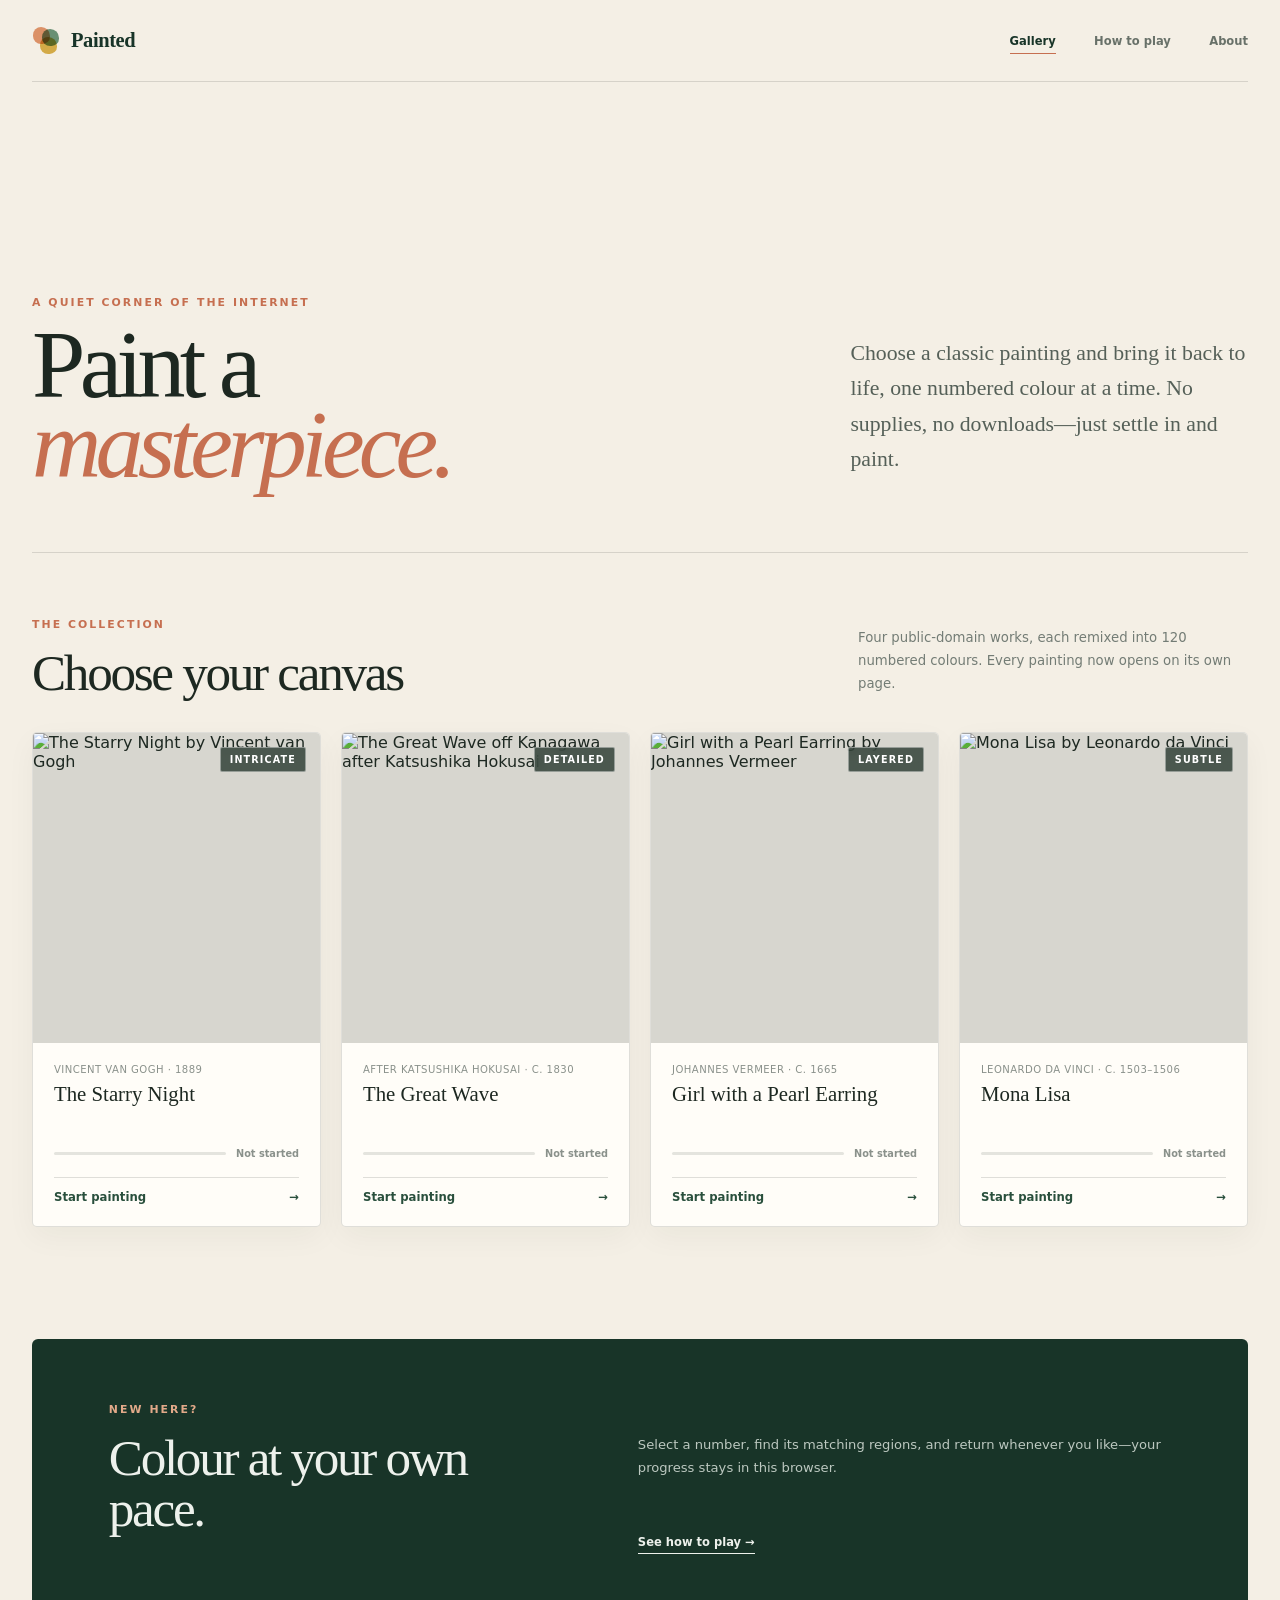
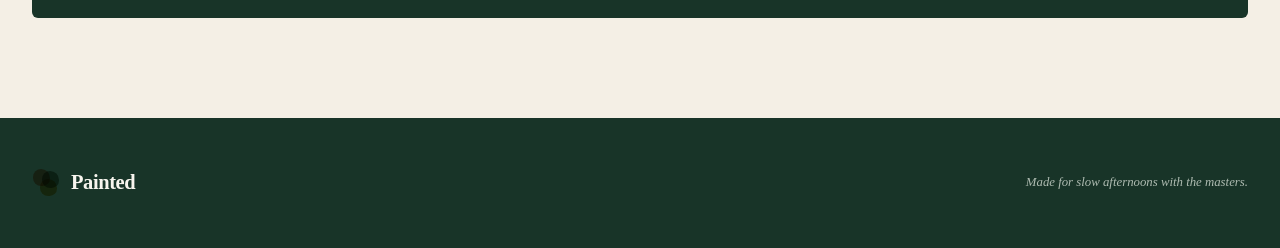
==== commit be44f5e4: "Release Painted v0.3.0 multi-page gallery" ====
--- a/index.html
+++ b/index.html
@@ -3,23 +3,22 @@
   <head>
     <meta charset="UTF-8">
     <meta name="viewport" content="width=device-width, initial-scale=1.0">
-    <meta
-      name="description"
-      content="Paint classic masterpieces online, one numbered colour at a time."
-    >
+    <meta name="description" content="Choose a classic masterpiece and paint it online, one numbered colour at a time.">
     <meta name="theme-color" content="#f4efe5">
     <title>Painted — Classic paintings, colour by colour</title>
     <link rel="stylesheet" href="styles.css">
   </head>
   <body>
     <header class="site-header">
-      <a class="brand" href="#top" aria-label="Painted home">
-        <span class="brand-mark" aria-hidden="true">
-          <span></span><span></span><span></span>
-        </span>
+      <a class="brand" href="index.html" aria-label="Painted home">
+        <span class="brand-mark" aria-hidden="true"><span></span><span></span><span></span></span>
         <span>Painted</span>
       </a>
-      <p class="header-note">100+ colours in every masterpiece</p>
+      <nav class="site-nav" aria-label="Main navigation">
+        <a href="index.html" aria-current="page">Gallery</a>
+        <a href="how.html">How to play</a>
+        <a href="about.html">About</a>
+      </nav>
     </header>
 
     <main id="top">
@@ -40,192 +39,28 @@
             <p class="eyebrow">The collection</p>
             <h2 id="gallery-title">Choose your canvas</h2>
           </div>
-          <p>Four public-domain works, each remixed into at least 100 numbered colours.</p>
+          <p>Four public-domain works, each remixed into 120 numbered colours. Every painting now opens on its own page.</p>
         </div>
-
-        <div class="painting-grid" id="painting-grid">
-          <article class="painting-card" data-painting="starry-night">
-            <div class="painting-image-wrap">
-              <img
-                src="https://upload.wikimedia.org/wikipedia/commons/thumb/e/ea/Van_Gogh_-_Starry_Night_-_Google_Art_Project.jpg/960px-Van_Gogh_-_Starry_Night_-_Google_Art_Project.jpg"
-                alt="The Starry Night by Vincent van Gogh"
-              >
-              <span class="difficulty">Intricate</span>
-            </div>
-            <div class="painting-card-copy">
-              <p>Vincent van Gogh · 1889</p>
-              <h3>The Starry Night</h3>
-              <div class="card-progress" aria-label="No progress yet">
-                <span><i></i></span><strong>Not started</strong>
-              </div>
-              <button class="start-button" type="button" data-start="starry-night">
-                Start painting <span aria-hidden="true">→</span>
-              </button>
-            </div>
-          </article>
-
-          <article class="painting-card" data-painting="great-wave">
-            <div class="painting-image-wrap">
-              <img
-                src="https://upload.wikimedia.org/wikipedia/commons/thumb/0/0a/The_Great_Wave_off_Kanagawa.jpg/960px-The_Great_Wave_off_Kanagawa.jpg"
-                alt="The Great Wave off Kanagawa after Katsushika Hokusai"
-              >
-              <span class="difficulty">Detailed</span>
-            </div>
-            <div class="painting-card-copy">
-              <p>After Katsushika Hokusai · c. 1830</p>
-              <h3>The Great Wave</h3>
-              <div class="card-progress" aria-label="No progress yet">
-                <span><i></i></span><strong>Not started</strong>
-              </div>
-              <button class="start-button" type="button" data-start="great-wave">
-                Start painting <span aria-hidden="true">→</span>
-              </button>
-            </div>
-          </article>
-
-          <article class="painting-card" data-painting="pearl-earring">
-            <div class="painting-image-wrap portrait">
-              <img
-                src="https://upload.wikimedia.org/wikipedia/commons/thumb/c/ce/Girl_with_a_Pearl_Earring.jpg/960px-Girl_with_a_Pearl_Earring.jpg"
-                alt="Girl with a Pearl Earring by Johannes Vermeer"
-              >
-              <span class="difficulty">Layered</span>
-            </div>
-            <div class="painting-card-copy">
-              <p>Johannes Vermeer · c. 1665</p>
-              <h3>Girl with a Pearl Earring</h3>
-              <div class="card-progress" aria-label="No progress yet">
-                <span><i></i></span><strong>Not started</strong>
-              </div>
-              <button class="start-button" type="button" data-start="pearl-earring">
-                Start painting <span aria-hidden="true">→</span>
-              </button>
-            </div>
-          </article>
-
-          <article class="painting-card" data-painting="mona-lisa">
-            <div class="painting-image-wrap portrait">
-              <img
-                src="https://upload.wikimedia.org/wikipedia/commons/thumb/e/ec/Mona_Lisa%2C_by_Leonardo_da_Vinci%2C_from_C2RMF_retouched.jpg/960px-Mona_Lisa%2C_by_Leonardo_da_Vinci%2C_from_C2RMF_retouched.jpg"
-                alt="Mona Lisa by Leonardo da Vinci"
-              >
-              <span class="difficulty">Subtle</span>
-            </div>
-            <div class="painting-card-copy">
-              <p>Leonardo da Vinci · c. 1503–1506</p>
-              <h3>Mona Lisa</h3>
-              <div class="card-progress" aria-label="No progress yet">
-                <span><i></i></span><strong>Not started</strong>
-              </div>
-              <button class="start-button" type="button" data-start="mona-lisa">
-                Start painting <span aria-hidden="true">→</span>
-              </button>
-            </div>
-          </article>
-        </div>
+        <div class="painting-grid" id="painting-grid"></div>
+        <noscript><p class="notice">Painted needs JavaScript enabled to prepare the numbered canvases.</p></noscript>
       </section>
 
-      <section class="studio-section" id="studio" hidden aria-labelledby="studio-title">
-        <div class="studio-heading">
-          <button class="back-button" id="back-button" type="button">← Back to collection</button>
-          <div>
-            <p class="eyebrow" id="studio-artist">Vincent van Gogh · 1889</p>
-            <h2 id="studio-title">The Starry Night</h2>
-          </div>
-          <div class="progress-summary">
-            <strong id="progress-count">0 / 120 colours</strong>
-            <div class="progress-track" aria-hidden="true"><span id="progress-fill"></span></div>
-            <small id="progress-percent">0% complete</small>
-          </div>
-        </div>
-
-        <div class="studio-shell">
-          <section class="canvas-panel" aria-label="Interactive painting canvas">
-            <div class="canvas-toolbar">
-              <div class="tool-group">
-                <button id="reference-button" type="button" aria-pressed="false">Show original</button>
-                <button id="hint-button" type="button" aria-pressed="false">Highlight number</button>
-              </div>
-              <div class="zoom-controls" role="group" aria-label="Canvas zoom">
-                <button id="zoom-out" type="button" aria-label="Zoom out">−</button>
-                <output id="zoom-output">100%</output>
-                <button id="zoom-in" type="button" aria-label="Zoom in">+</button>
-              </div>
-            </div>
-
-            <div class="canvas-stage" id="canvas-stage">
-              <div class="loading-state" id="loading-state">
-                <div class="spinner" aria-hidden="true"></div>
-                <strong>Preparing your canvas…</strong>
-                <span id="loading-copy">Studying the colours in the original</span>
-              </div>
-              <div class="canvas-scroll" id="canvas-scroll" hidden>
-                <canvas
-                  id="paint-canvas"
-                  tabindex="0"
-                  role="img"
-                  aria-label="Interactive numbered painting. Select a colour and click a matching numbered area."
-                ></canvas>
-              </div>
-            </div>
-
-            <div class="canvas-footer">
-              <p id="paint-status" role="status" aria-live="polite">
-                Select a numbered colour, then click the same number on the canvas.
-              </p>
-              <button class="reset-button" id="reset-button" type="button">Reset painting</button>
-            </div>
-          </section>
-
-          <aside class="palette-panel" aria-labelledby="palette-title">
-            <div class="palette-heading">
-              <div>
-                <p class="eyebrow">Your paintbox</p>
-                <h3 id="palette-title">Choose a colour</h3>
-              </div>
-              <button id="next-button" type="button">Next unfinished</button>
-            </div>
-            <p class="palette-help">The selected colour has a dark ring. Completed colours receive a tick.</p>
-            <div class="selected-colour" id="selected-colour">
-              <span></span>
-              <div><small>Selected</small><strong>Colour 1</strong></div>
-            </div>
-            <div class="palette-grid" id="palette-grid" aria-label="Numbered colour palette"></div>
-          </aside>
-        </div>
-      </section>
-
-      <section class="how-it-works" aria-labelledby="how-title">
-        <p class="eyebrow">Take it one colour at a time</p>
-        <h2 id="how-title">How to paint</h2>
-        <ol>
-          <li><span>1</span><strong>Choose</strong><p>Pick a masterpiece from the collection.</p></li>
-          <li><span>2</span><strong>Match</strong><p>Select a numbered colour and find it on the canvas.</p></li>
-          <li><span>3</span><strong>Return</strong><p>Your progress stays in this browser until you come back.</p></li>
-        </ol>
-      </section>
-
-      <section class="credits" aria-labelledby="credits-title">
-        <h2 id="credits-title">Artwork credits</h2>
-        <p>
-          Source reproductions are public-domain works provided by Wikimedia Commons:
-          <a href="https://commons.wikimedia.org/wiki/File:Van_Gogh_-_Starry_Night_-_Google_Art_Project.jpg">The Starry Night</a>,
-          <a href="https://commons.wikimedia.org/wiki/File:The_Great_Wave_off_Kanagawa.jpg">The Great Wave</a>,
-          <a href="https://commons.wikimedia.org/wiki/File:Girl_with_a_Pearl_Earring.jpg">Girl with a Pearl Earring</a>, and
-          <a href="https://commons.wikimedia.org/wiki/File:Mona_Lisa,_by_Leonardo_da_Vinci,_from_C2RMF_retouched.jpg">Mona Lisa</a>.
-        </p>
-      </section>
+      <aside class="home-callout" aria-label="How Painted works">
+        <p class="eyebrow">New here?</p>
+        <h2>Colour at your own pace.</h2>
+        <p>Select a number, find its matching regions, and return whenever you like—your progress stays in this browser.</p>
+        <a class="text-link" href="how.html">See how to play <span aria-hidden="true">→</span></a>
+      </aside>
     </main>
 
     <footer>
-      <a class="brand footer-brand" href="#top">
+      <a class="brand footer-brand" href="index.html">
         <span class="brand-mark" aria-hidden="true"><span></span><span></span><span></span></span>
         <span>Painted</span>
       </a>
       <p>Made for slow afternoons with the masters.</p>
     </footer>
 
-    <script src="app.js"></script>
+    <script type="module" src="gallery.js"></script>
   </body>
 </html>
--- a/styles.css
+++ b/styles.css
@@ -38,6 +38,29 @@
   border-bottom: 1px solid var(--line);
 }
 
+.site-nav { display: flex; align-items: center; gap: clamp(18px, 3vw, 42px); }
+.site-nav a {
+  position: relative;
+  padding: 10px 0;
+  color: #687169;
+  font-size: 0.72rem;
+  font-weight: 760;
+  text-decoration: none;
+}
+.site-nav a::after {
+  content: "";
+  position: absolute;
+  right: 0;
+  bottom: 4px;
+  left: 0;
+  height: 1px;
+  background: var(--terracotta);
+  transform: scaleX(0);
+  transition: transform 160ms ease;
+}
+.site-nav a:hover::after, .site-nav a[aria-current="page"]::after { transform: scaleX(1); }
+.site-nav a[aria-current="page"] { color: var(--forest-dark); }
+
 .brand {
   display: inline-flex;
   align-items: center;
@@ -87,7 +110,7 @@
 
 h1, h2, h3, p { margin-top: 0; }
 
-h1 {
+.hero h1 {
   margin: 0;
   font-family: Georgia, "Times New Roman", serif;
   font-size: clamp(4.2rem, 7.5vw, 8.5rem);
@@ -96,7 +119,7 @@
   line-height: 0.84;
 }
 
-h1 em { color: var(--terracotta); font-weight: 400; }
+.hero h1 em { color: var(--terracotta); font-weight: 400; }
 
 .hero-copy {
   max-width: 510px;
@@ -117,7 +140,7 @@
   gap: 40px;
 }
 
-.section-heading h2, .studio-heading h2, .how-it-works h2 {
+.section-heading h2, .studio-heading h1, .how-it-works h2 {
   margin: 0;
   font-family: Georgia, "Times New Roman", serif;
   font-size: clamp(2.4rem, 4vw, 4.25rem);
@@ -190,6 +213,7 @@
   font-size: 0.73rem;
   font-weight: 800;
   cursor: pointer;
+  text-decoration: none;
 }
 
 .start-button span { transition: transform 160ms ease; }
@@ -205,7 +229,7 @@
   gap: 28px;
 }
 
-.studio-heading h2 { font-size: clamp(2.4rem, 4vw, 4rem); }
+.studio-heading h1 { font-size: clamp(2.4rem, 4vw, 4rem); }
 
 .back-button {
   align-self: center;
@@ -217,6 +241,7 @@
   font-size: 0.72rem;
   font-weight: 800;
   cursor: pointer;
+  text-decoration: none;
 }
 
 .progress-summary { justify-self: stretch; }
@@ -316,7 +341,7 @@
 
 .palette-panel { min-width: 0; padding: 25px 22px; border-left: 1px solid var(--line); background: #fffdfa; }
 .palette-heading { display: flex; align-items: end; justify-content: space-between; gap: 12px; }
-.palette-heading h3 { margin: 0; font-family: Georgia, serif; font-size: 1.45rem; font-weight: 500; }
+.palette-heading h2 { margin: 0; font-family: Georgia, serif; font-size: 1.45rem; font-weight: 500; }
 #next-button { padding: 7px 8px; border-radius: 3px; white-space: nowrap; }
 .palette-help { margin: 10px 0 15px; color: #888f89; font-size: 0.64rem; line-height: 1.5; }
 
@@ -385,6 +410,101 @@
   text-shadow: none;
 }
 
+.notice { padding: 20px; border: 1px solid var(--line); background: var(--card); color: var(--muted); }
+
+.home-callout {
+  margin: 12px 0 100px;
+  padding: 64px clamp(30px, 6vw, 92px);
+  display: grid;
+  grid-template-columns: minmax(230px, 0.8fr) minmax(260px, 1fr);
+  column-gap: clamp(40px, 8vw, 120px);
+  border-radius: 6px;
+  background: var(--forest-dark);
+  color: #edf1ec;
+}
+.home-callout .eyebrow { grid-column: 1 / -1; color: #e2a989; }
+.home-callout h2 {
+  margin: 0;
+  font-family: Georgia, serif;
+  font-size: clamp(2.4rem, 4vw, 4rem);
+  font-weight: 500;
+  letter-spacing: -0.045em;
+  line-height: 1;
+}
+.home-callout > p:not(.eyebrow) { margin: 2px 0 24px; color: #bcc8c0; font-size: 0.82rem; line-height: 1.75; }
+.home-callout .text-link { grid-column: 2; justify-self: start; }
+
+.text-link {
+  color: inherit;
+  font-size: 0.72rem;
+  font-weight: 800;
+  text-decoration: none;
+  border-bottom: 1px solid currentColor;
+  padding-bottom: 4px;
+}
+.text-link span, .primary-link span { display: inline-block; transition: transform 160ms ease; }
+.text-link:hover span, .primary-link:hover span { transform: translateX(4px); }
+
+.content-main { max-width: 1120px; }
+.page-hero { max-width: 920px; padding: 105px 0 95px; }
+.page-hero h1 {
+  margin: 0 0 34px;
+  font-family: Georgia, serif;
+  font-size: clamp(4rem, 7.8vw, 7.8rem);
+  font-weight: 500;
+  letter-spacing: -0.06em;
+  line-height: 0.9;
+}
+.page-hero > p:last-child {
+  max-width: 700px;
+  margin: 0;
+  color: #59635b;
+  font-family: Georgia, serif;
+  font-size: clamp(1.12rem, 1.8vw, 1.5rem);
+  line-height: 1.6;
+}
+.about-hero { max-width: 1000px; }
+
+.instruction-list { margin: 0 0 110px; padding: 0; list-style: none; border-top: 1px solid var(--line); }
+.instruction-list li {
+  padding: 34px 0;
+  display: grid;
+  grid-template-columns: 105px 1fr;
+  gap: 28px;
+  border-bottom: 1px solid var(--line);
+}
+.instruction-list li > span { padding-top: 6px; color: var(--terracotta); font-family: Georgia, serif; font-size: 0.9rem; }
+.instruction-list h2 { margin: 0 0 8px; font-family: Georgia, serif; font-size: clamp(1.6rem, 2.6vw, 2.35rem); font-weight: 500; }
+.instruction-list p { max-width: 720px; margin: 0; color: var(--muted); font-size: 0.82rem; line-height: 1.75; }
+
+.content-cta {
+  margin-bottom: 110px;
+  padding: 58px clamp(28px, 6vw, 76px);
+  border-radius: 6px;
+  background: #e6e9df;
+}
+.content-cta h2 { margin: 0 0 28px; font-family: Georgia, serif; font-size: clamp(2.3rem, 4vw, 4rem); font-weight: 500; letter-spacing: -0.04em; }
+.primary-link { display: inline-flex; gap: 24px; padding: 13px 17px; background: var(--forest); color: #fff; font-size: 0.72rem; font-weight: 800; text-decoration: none; }
+
+.about-grid {
+  margin-bottom: 110px;
+  display: grid;
+  grid-template-columns: repeat(3, 1fr);
+  border-top: 1px solid var(--line);
+  border-bottom: 1px solid var(--line);
+}
+.about-grid section { padding: 42px 38px 44px 0; }
+.about-grid section + section { padding-left: 38px; border-left: 1px solid var(--line); }
+.about-grid h2, .source-list h2 { margin: 0 0 15px; font-family: Georgia, serif; font-size: 1.9rem; font-weight: 500; }
+.about-grid section > p:last-child { margin: 0; color: var(--muted); font-size: 0.8rem; line-height: 1.75; }
+
+.source-list { margin-bottom: 110px; }
+.source-list h2 { font-size: clamp(2.5rem, 4vw, 4rem); }
+.source-list ul { margin: 28px 0 0; padding: 0; list-style: none; border-top: 1px solid var(--line); }
+.source-list li { padding: 19px 0; display: flex; justify-content: space-between; gap: 30px; border-bottom: 1px solid var(--line); }
+.source-list a { font-family: Georgia, serif; font-size: 1.05rem; text-underline-offset: 4px; }
+.source-list span { color: var(--muted); font-size: 0.72rem; text-align: right; }
+
 .how-it-works { padding: 110px 0; text-align: center; border-top: 1px solid var(--line); }
 .how-it-works > h2 { max-width: 660px; margin: 0 auto 55px; }
 .how-it-works ol { max-width: 1040px; margin: 0 auto; padding: 0; display: grid; grid-template-columns: repeat(3, 1fr); list-style: none; }
@@ -417,6 +537,11 @@
   .hero { min-height: 0; padding: 64px 0 72px; grid-template-columns: 1fr; gap: 40px; }
   .hero-copy { max-width: 600px; }
   .section-heading { align-items: start; flex-direction: column; gap: 17px; }
+  .home-callout { grid-template-columns: 1fr; row-gap: 24px; }
+  .home-callout .text-link { grid-column: 1; }
+  .about-grid { grid-template-columns: 1fr; }
+  .about-grid section, .about-grid section + section { padding: 34px 0; border-left: 0; }
+  .about-grid section + section { border-top: 1px solid var(--line); }
   .studio-heading { grid-template-columns: 1fr auto; }
   .back-button { grid-column: 1 / -1; }
   .studio-shell { display: block; }
@@ -426,11 +551,20 @@
 
 @media (max-width: 640px) {
   .site-header { min-height: 72px; }
-  .header-note { display: none; }
+  .site-nav { gap: 14px; }
+  .site-nav a { font-size: 0.65rem; }
   .hero { padding-top: 52px; }
-  h1 { font-size: clamp(3.55rem, 19vw, 5.4rem); }
+  .hero h1 { font-size: clamp(3.55rem, 19vw, 5.4rem); }
   .painting-grid { grid-template-columns: 1fr; }
   .painting-image-wrap { height: 330px; }
+  .home-callout { margin-bottom: 72px; padding: 42px 28px; }
+  .page-hero { padding: 70px 0 62px; }
+  .page-hero h1 { font-size: clamp(3.25rem, 16vw, 5.3rem); }
+  .instruction-list { margin-bottom: 72px; }
+  .instruction-list li { grid-template-columns: 1fr; gap: 10px; }
+  .content-cta, .about-grid, .source-list { margin-bottom: 72px; }
+  .source-list li { flex-direction: column; gap: 6px; }
+  .source-list span { text-align: left; }
   .studio-heading { display: block; }
   .back-button { margin-bottom: 24px; }
   .progress-summary { margin-top: 22px; }
@@ -444,6 +578,11 @@
   footer { gap: 20px; flex-direction: column; text-align: center; }
 }
 
+@media (max-width: 430px) {
+  .site-header .brand > span:last-child { display: none; }
+  .site-nav { gap: 12px; }
+}
+
 @media (prefers-reduced-motion: reduce) {
   *, *::before, *::after { scroll-behavior: auto !important; animation-duration: 0.01ms !important; transition-duration: 0.01ms !important; }
 }
